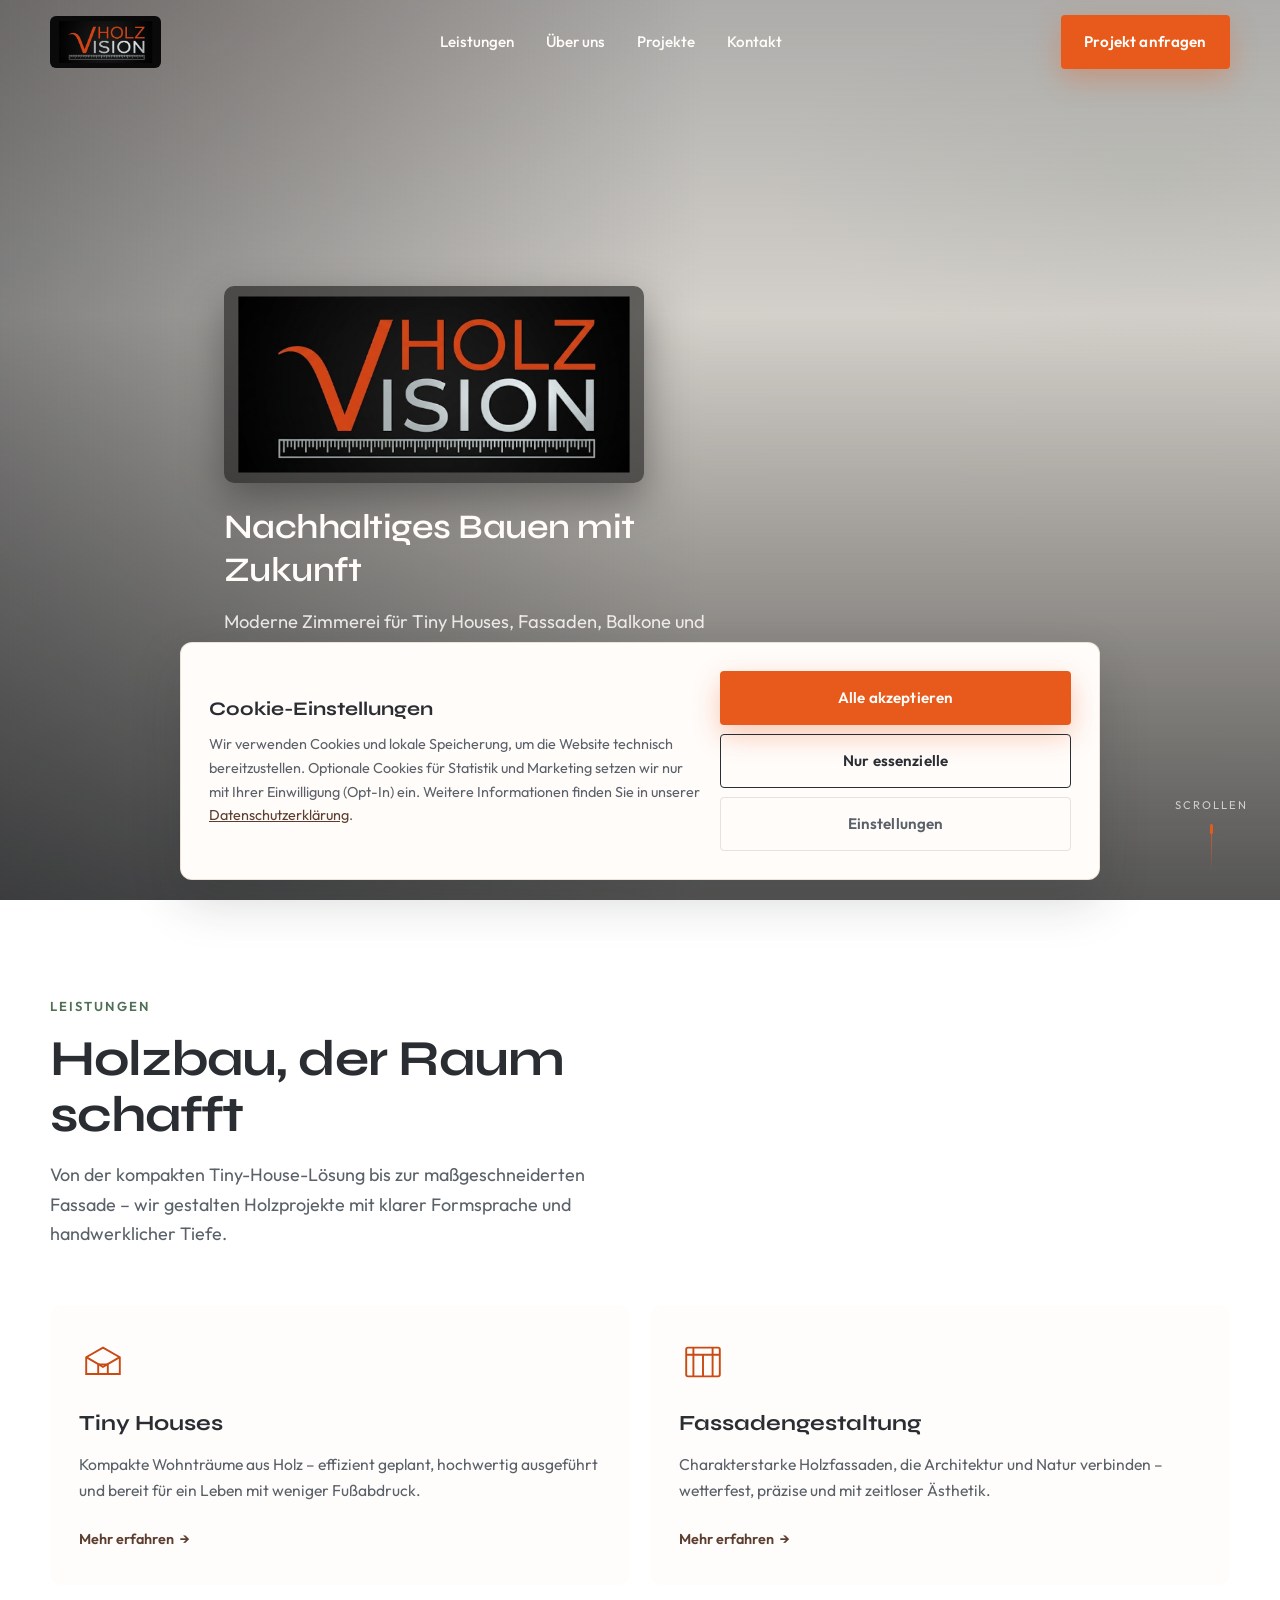
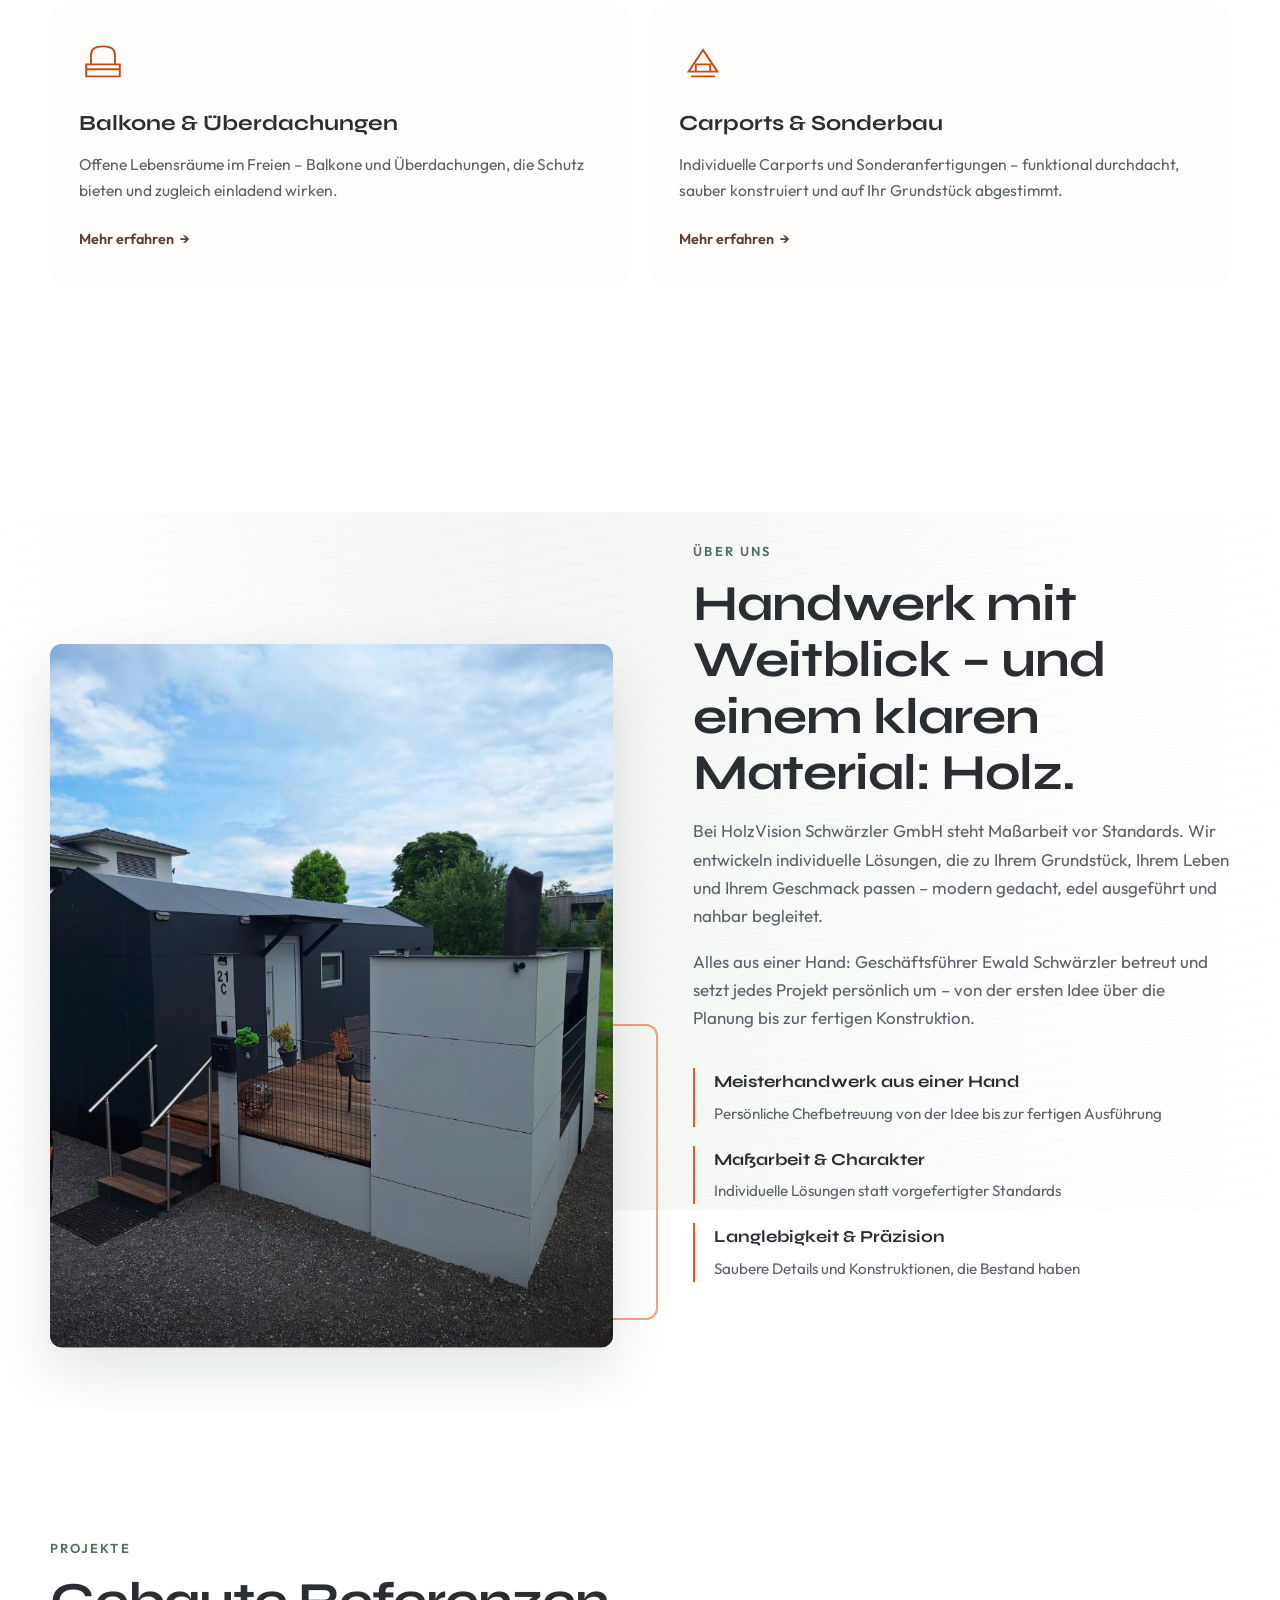
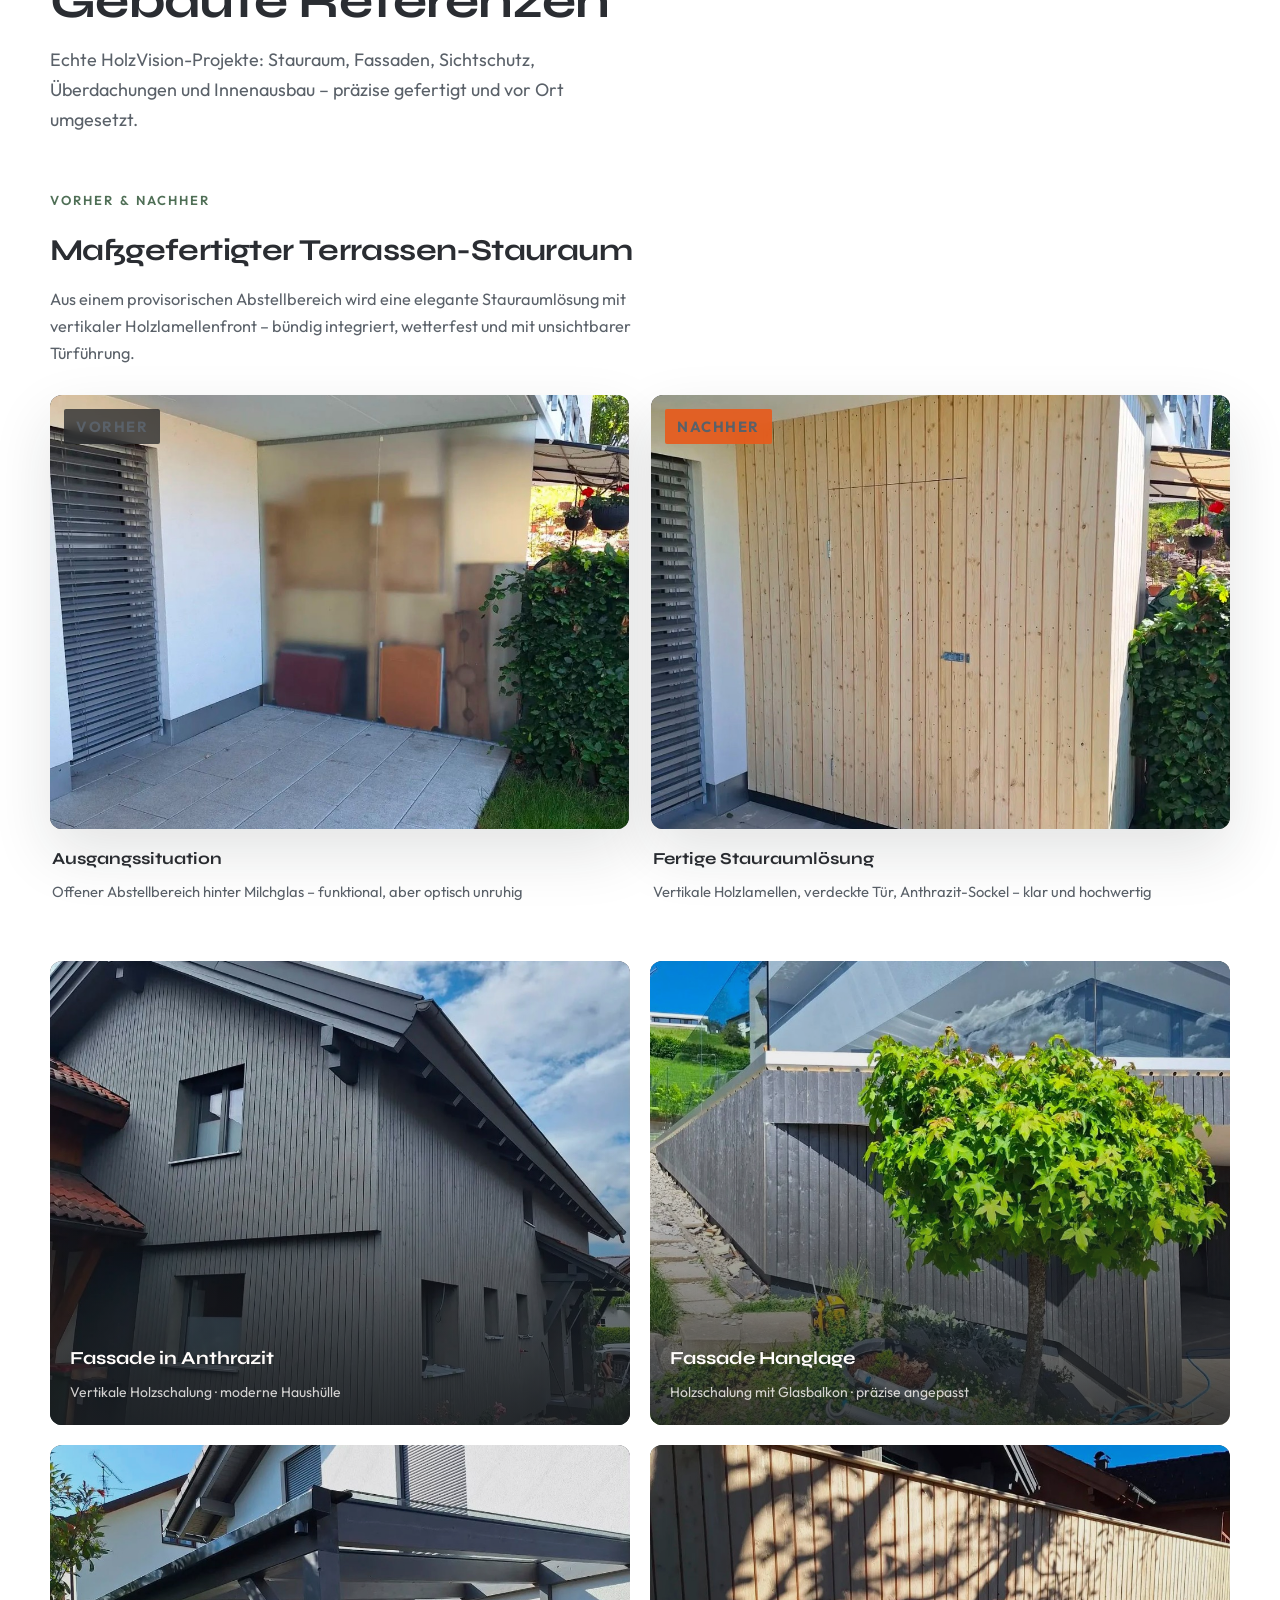
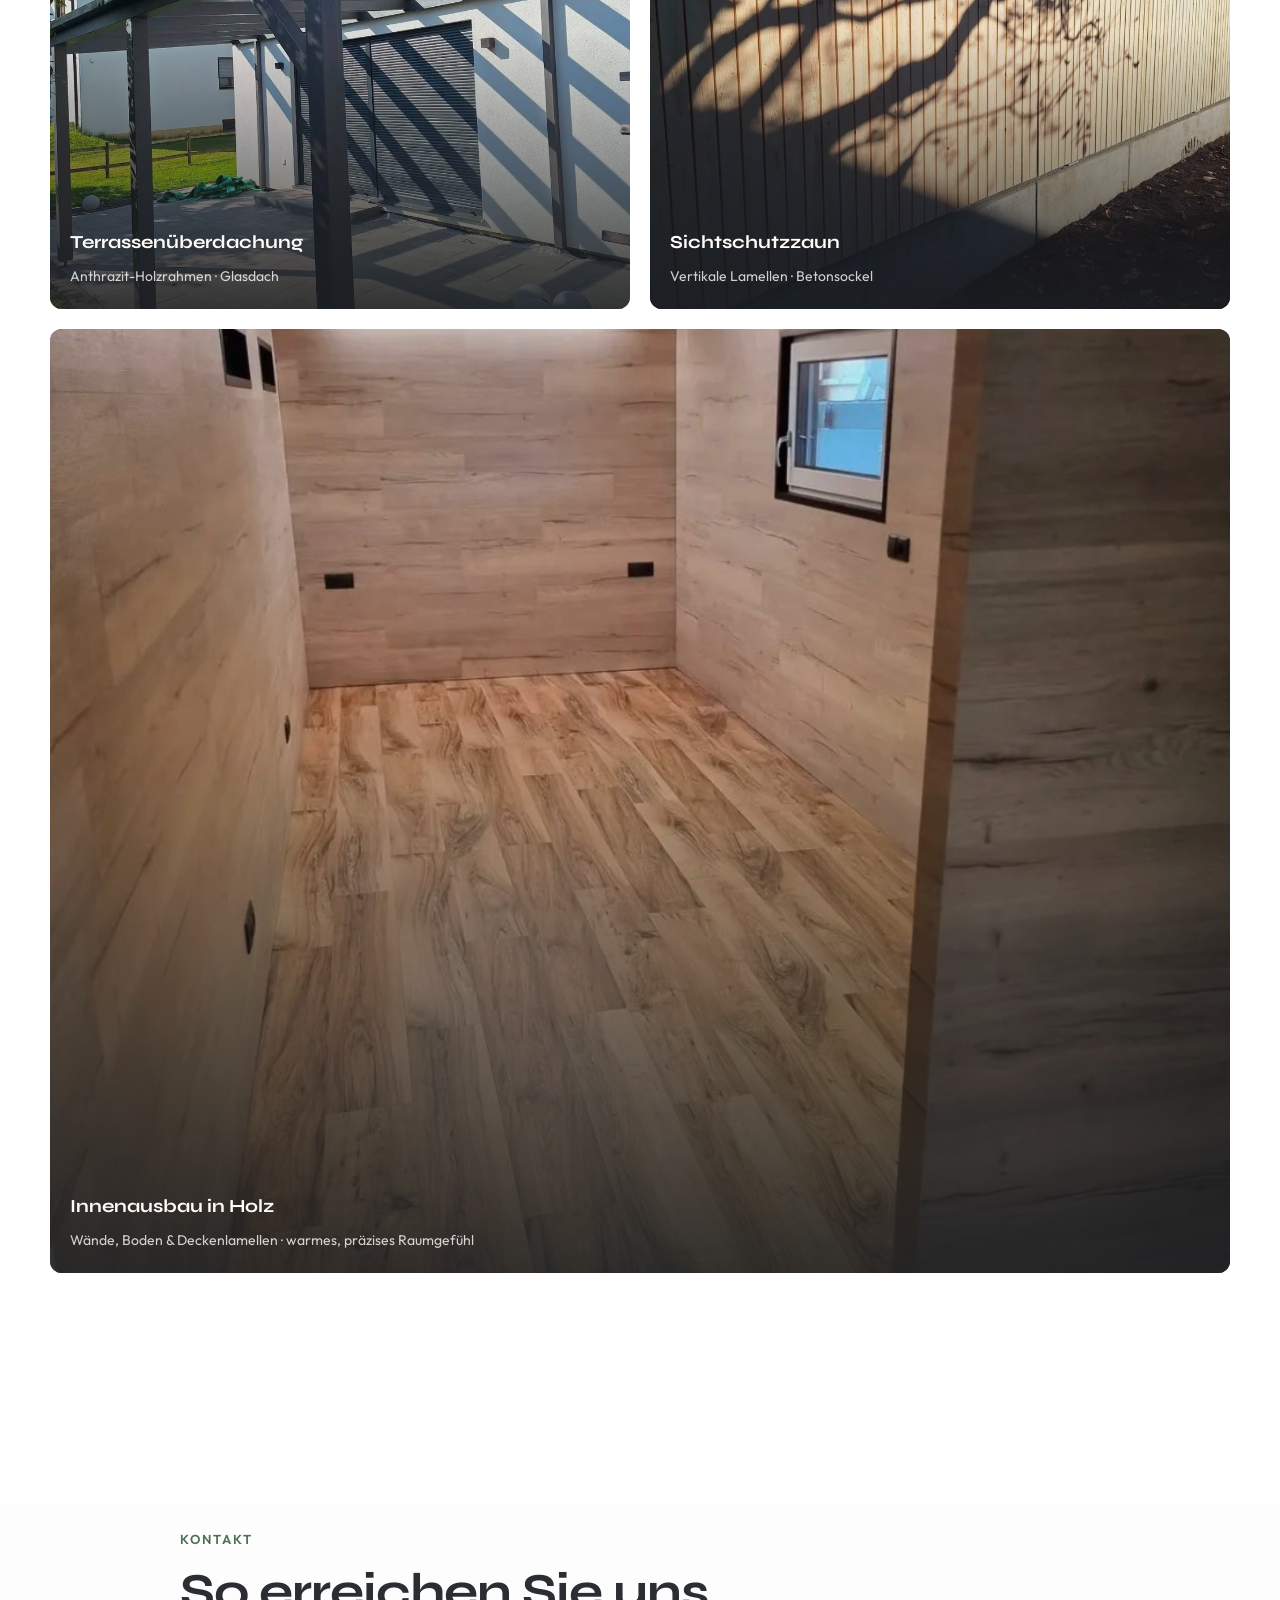
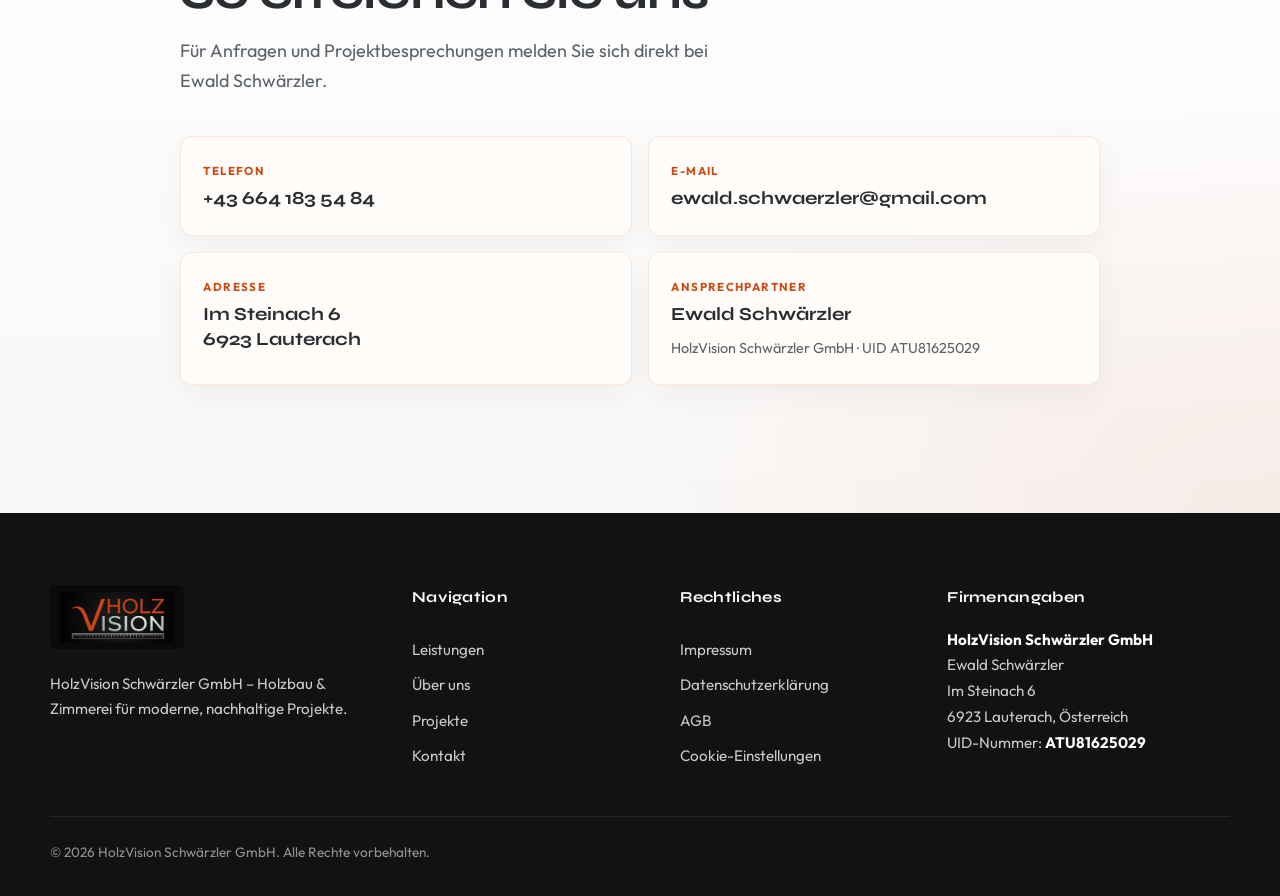
==== index.html @ b3343b4f "Erster Upload" ====
<!DOCTYPE html>
<html lang="de">
<head>
  <meta charset="UTF-8">
  <meta name="viewport" content="width=device-width, initial-scale=1.0">
  <meta name="description" content="HolzVision Schwärzler GmbH – Nachhaltiger Holzbau für Tiny Houses, Fassaden, Balkone, Überdachungen und Carports in Lauterach.">
  <meta name="theme-color" content="#121212">
  <title>HolzVision Schwärzler GmbH – Nachhaltiger Holzbau mit Zukunft</title>
  <link rel="stylesheet" href="css/fonts.css">
  <link rel="stylesheet" href="css/style.css">
  <link rel="preconnect" href="https://images.unsplash.com">
</head>
<body>

  <!-- Header -->
  <header id="site-header" class="header">
    <div class="container header__inner">
      <a href="#start" class="logo" aria-label="HolzVision Schwärzler GmbH – Startseite">
        <img class="logo__img" src="assets/holzvision-logo.png" alt="HolzVision" width="220" height="80" decoding="async">
      </a>

      <nav class="nav-desktop" aria-label="Hauptnavigation">
        <a href="#leistungen" class="nav-link">Leistungen</a>
        <a href="#ueber-uns" class="nav-link">Über uns</a>
        <a href="#projekte" class="nav-link">Projekte</a>
        <a href="#kontakt" class="nav-link">Kontakt</a>
      </nav>

      <a href="#kontakt" class="btn btn--accent header__cta">Projekt anfragen</a>

      <button id="menu-toggle" class="menu-toggle" aria-label="Menü öffnen" aria-expanded="false" aria-controls="mobile-nav">
        <span></span><span></span><span></span>
      </button>
    </div>
  </header>

  <nav id="mobile-nav" class="mobile-nav" aria-label="Mobile Navigation">
    <a href="#leistungen">Leistungen</a>
    <a href="#ueber-uns">Über uns</a>
    <a href="#projekte">Projekte</a>
    <a href="#kontakt">Kontakt</a>
    <a href="#kontakt" class="btn btn--accent">Projekt anfragen</a>
  </nav>

  <main>

    <!-- Hero -->
    <section id="start" class="hero">
      <div class="hero__media" data-parallax>
        <img
          src="https://images.unsplash.com/photo-1600585154340-be6161a56a0c?auto=format&fit=crop&w=2400&q=80"
          alt="Modernes Holzhaus in natürlicher Umgebung"
          class="hero__img"
          width="2400"
          height="1600"
          fetchpriority="high"
        >
        <div class="hero__veil" aria-hidden="true"></div>
      </div>

      <div class="container hero__content">
        <div class="hero__brand reveal">
          <img class="hero__brand-logo" src="assets/holzvision-logo.png" alt="HolzVision" width="420" height="150" fetchpriority="high">
        </div>
        <h1 class="hero__title reveal">Nachhaltiges Bauen mit Zukunft</h1>
        <p class="hero__sub reveal">
          Moderne Zimmerei für Tiny Houses, Fassaden, Balkone und individuelle Holzbau-Projekte – präzise gefertigt, langlebig gedacht.
        </p>
        <div class="hero__actions reveal">
          <a href="#kontakt" class="btn btn--accent btn--lg">
            Projekt anfragen
            <svg width="18" height="18" viewBox="0 0 24 24" fill="none" stroke="currentColor" stroke-width="2"><path d="M5 12h14M12 5l7 7-7 7"/></svg>
          </a>
          <a href="#projekte" class="btn btn--ghost-light btn--lg">Projekte entdecken</a>
        </div>
      </div>

      <div class="hero__scroll" aria-hidden="true">
        <span>Scrollen</span>
        <div class="hero__scroll-line"></div>
      </div>
    </section>

    <!-- Leistungen -->
    <section id="leistungen" class="section services">
      <div class="container">
        <div class="section__intro reveal">
          <p class="eyebrow">Leistungen</p>
          <h2 class="section__title">Holzbau, der Raum schafft</h2>
          <p class="section__lead">
            Von der kompakten Tiny-House-Lösung bis zur maßgeschneiderten Fassade – wir gestalten Holzprojekte mit klarer Formsprache und handwerklicher Tiefe.
          </p>
        </div>

        <div class="services__grid">
          <article class="service-card reveal" tabindex="0">
            <div class="service-card__icon" aria-hidden="true"><svg viewBox="0 0 40 40" fill="none"><path d="M6 30V16l14-8 14 8v14H6z" stroke="currentColor" stroke-width="1.6"/><path d="M16 30v-8h8v8" stroke="currentColor" stroke-width="1.6"/><path d="M6 16l14 8 14-8" stroke="currentColor" stroke-width="1.6"/></svg>
            </div>
            <h3 class="service-card__title">Tiny Houses</h3>
            <p class="service-card__text">Kompakte Wohnträume aus Holz – effizient geplant, hochwertig ausgeführt und bereit für ein Leben mit weniger Fußabdruck.</p>
            <span class="service-card__link">Mehr erfahren</span>
          </article>

          <article class="service-card reveal" tabindex="0">
            <div class="service-card__icon" aria-hidden="true"><svg viewBox="0 0 40 40" fill="none"><rect x="6" y="8" width="28" height="24" rx="1.5" stroke="currentColor" stroke-width="1.6"/><path d="M6 14h28M12 8v24M20 14v18M28 8v24" stroke="currentColor" stroke-width="1.6"/></svg>
            </div>
            <h3 class="service-card__title">Fassadengestaltung</h3>
            <p class="service-card__text">Charakterstarke Holzfassaden, die Architektur und Natur verbinden – wetterfest, präzise und mit zeitloser Ästhetik.</p>
            <span class="service-card__link">Mehr erfahren</span>
          </article>

          <article class="service-card reveal" tabindex="0">
            <div class="service-card__icon" aria-hidden="true"><svg viewBox="0 0 40 40" fill="none"><path d="M6 22h28v10H6V22z" stroke="currentColor" stroke-width="1.6"/><path d="M10 22V14c0-4 3-7 10-7s10 3 10 7v8" stroke="currentColor" stroke-width="1.6"/><path d="M6 26h28" stroke="currentColor" stroke-width="1.6"/></svg>
            </div>
            <h3 class="service-card__title">Balkone &amp; Überdachungen</h3>
            <p class="service-card__text">Offene Lebensräume im Freien – Balkone und Überdachungen, die Schutz bieten und zugleich einladend wirken.</p>
            <span class="service-card__link">Mehr erfahren</span>
          </article>

          <article class="service-card reveal" tabindex="0">
            <div class="service-card__icon" aria-hidden="true"><svg viewBox="0 0 40 40" fill="none"><path d="M8 28L20 10l12 18H8z" stroke="currentColor" stroke-width="1.6"/><path d="M14 28v-6h12v6M10 32h20" stroke="currentColor" stroke-width="1.6"/></svg>
            </div>
            <h3 class="service-card__title">Carports &amp; Sonderbau</h3>
            <p class="service-card__text">Individuelle Carports und Sonderanfertigungen – funktional durchdacht, sauber konstruiert und auf Ihr Grundstück abgestimmt.</p>
            <span class="service-card__link">Mehr erfahren</span>
          </article>
        </div>
      </div>
    </section>

    <!-- Über uns -->
    <section id="ueber-uns" class="section about">
      <div class="about__bg" aria-hidden="true"></div>
      <div class="container about__grid">
        <div class="about__visual reveal">
          <div class="about__image-wrap" data-parallax-slow>
            <img
              src="assets/projekte/ueber-uns.jpg"
              alt="Individueller Holzbau – modernes Tiny House aus Maßarbeit"
              width="1200"
              height="1600"
              loading="lazy"
            >
          </div>
          <div class="about__accent" aria-hidden="true"></div>
        </div>

        <div class="about__content">
          <p class="eyebrow reveal">Über uns</p>
          <h2 class="section__title reveal">Handwerk mit Weitblick – und einem klaren Material: Holz.</h2>
          <p class="about__text reveal">
            Bei HolzVision Schwärzler GmbH steht Maßarbeit vor Standards. Wir entwickeln individuelle Lösungen, die zu Ihrem Grundstück, Ihrem Leben und Ihrem Geschmack passen – modern gedacht, edel ausgeführt und nahbar begleitet.
          </p>
          <p class="about__text reveal">
            Alles aus einer Hand: Geschäftsführer Ewald Schwärzler betreut und setzt jedes Projekt persönlich um – von der ersten Idee über die Planung bis zur fertigen Konstruktion.
          </p>

          <ul class="about__values">
            <li class="reveal">
              <strong>Meisterhandwerk aus einer Hand</strong>
              <span>Persönliche Chefbetreuung von der Idee bis zur fertigen Ausführung</span>
            </li>
            <li class="reveal">
              <strong>Maßarbeit &amp; Charakter</strong>
              <span>Individuelle Lösungen statt vorgefertigter Standards</span>
            </li>
            <li class="reveal">
              <strong>Langlebigkeit &amp; Präzision</strong>
              <span>Saubere Details und Konstruktionen, die Bestand haben</span>
            </li>
          </ul>
        </div>
      </div>
    </section>

    <!-- Projekte / Galerie -->
    <section id="projekte" class="section projects">
      <div class="container">
        <div class="section__intro reveal">
          <p class="eyebrow">Projekte</p>
          <h2 class="section__title">Gebaute Referenzen</h2>
          <p class="section__lead">
            Echte HolzVision-Projekte: Stauraum, Fassaden, Sichtschutz, Überdachungen und Innenausbau – präzise gefertigt und vor Ort umgesetzt.
          </p>
        </div>

        <!-- Vorher / Nachher nebeneinander -->
        <article class="ba-compare reveal" aria-labelledby="ba-compare-title">
          <div class="ba-compare__intro">
            <p class="eyebrow">Vorher &amp; Nachher</p>
            <h3 id="ba-compare-title" class="ba-compare__title">Maßgefertigter Terrassen-Stauraum</h3>
            <p class="ba-compare__text">
              Aus einem provisorischen Abstellbereich wird eine elegante Stauraumlösung mit vertikaler Holzlamellenfront – bündig integriert, wetterfest und mit unsichtbarer Türführung.
            </p>
          </div>
          <div class="ba-compare__grid">
            <figure class="ba-compare__item">
              <div class="ba-compare__media">
                <img src="assets/projekte/01-vorher-stauraum.png" alt="Vorher: Terrasse mit provisorischem Abstellbereich hinter Milchglas" width="900" height="700" loading="lazy">
                <span class="ba-compare__badge">Vorher</span>
              </div>
              <figcaption>
                <strong>Ausgangssituation</strong>
                <span>Offener Abstellbereich hinter Milchglas – funktional, aber optisch unruhig</span>
              </figcaption>
            </figure>
            <figure class="ba-compare__item">
              <div class="ba-compare__media">
                <img src="assets/projekte/02-nachher-stauraum.png" alt="Nachher: Maßgefertigter Holzstauraum mit vertikalen Lamellen und verdeckter Tür" width="900" height="700" loading="lazy">
                <span class="ba-compare__badge ba-compare__badge--after">Nachher</span>
              </div>
              <figcaption>
                <strong>Fertige Stauraumlösung</strong>
                <span>Vertikale Holzlamellen, verdeckte Tür, Anthrazit-Sockel – klar und hochwertig</span>
              </figcaption>
            </figure>
          </div>
        </article>

        <div class="projects__grid">
          <figure class="project-item reveal">
            <img src="assets/projekte/03-fassade-anthrazit.png" alt="Wohnhaus mit vertikaler Holzfassade in Anthrazit" width="900" height="700" loading="lazy">
            <figcaption>
              <strong>Fassade in Anthrazit</strong>
              <span>Vertikale Holzschalung · moderne Haushülle</span>
            </figcaption>
          </figure>
          <figure class="project-item reveal">
            <img src="assets/projekte/06-fassade-hanglage.png" alt="Anthrazit-Holzfassade an Hanglage mit Glasbalkon" width="900" height="700" loading="lazy">
            <figcaption>
              <strong>Fassade Hanglage</strong>
              <span>Holzschalung mit Glasbalkon · präzise angepasst</span>
            </figcaption>
          </figure>
          <figure class="project-item reveal">
            <img src="assets/projekte/05-terrassenueberdachung.png" alt="Moderne Terrassenüberdachung in Anthrazit mit Glasdach" width="900" height="700" loading="lazy">
            <figcaption>
              <strong>Terrassenüberdachung</strong>
              <span>Anthrazit-Holzrahmen · Glasdach</span>
            </figcaption>
          </figure>
          <figure class="project-item reveal">
            <img src="assets/projekte/04-sichtschutzzaun.png" alt="Moderner Sichtschutzzaun aus vertikalen Holzlamellen auf Betonsockel" width="900" height="700" loading="lazy">
            <figcaption>
              <strong>Sichtschutzzaun</strong>
              <span>Vertikale Lamellen · Betonsockel</span>
            </figcaption>
          </figure>
          <figure class="project-item reveal project-item--wide">
            <img src="assets/projekte/07-innenausbau-holz.png" alt="Innenausbau mit Holzwänden, Holzboden und gewölbter Deckenlamelle" width="1200" height="700" loading="lazy">
            <figcaption>
              <strong>Innenausbau in Holz</strong>
              <span>Wände, Boden &amp; Deckenlamellen · warmes, präzises Raumgefühl</span>
            </figcaption>
          </figure>
        </div>
      </div>
    </section>

    <!-- Kontakt -->
    <section id="kontakt" class="section contact">
      <div class="container contact__simple">
        <div class="section__intro reveal">
          <p class="eyebrow">Kontakt</p>
          <h2 class="section__title">So erreichen Sie uns</h2>
          <p class="section__lead">
            Für Anfragen und Projektbesprechungen melden Sie sich direkt bei Ewald Schwärzler.
          </p>
        </div>

        <div class="contact__cards reveal">
          <a class="contact__card" href="tel:+436641835484">
            <span class="contact__card-label">Telefon</span>
            <strong>+43 664 183 54 84</strong>
          </a>
          <a class="contact__card" href="mailto:ewald.schwaerzler@gmail.com">
            <span class="contact__card-label">E-Mail</span>
            <strong>ewald.schwaerzler@gmail.com</strong>
          </a>
          <div class="contact__card contact__card--static">
            <span class="contact__card-label">Adresse</span>
            <strong>Im Steinach 6<br>6923 Lauterach</strong>
          </div>
          <div class="contact__card contact__card--static">
            <span class="contact__card-label">Ansprechpartner</span>
            <strong>Ewald Schwärzler</strong>
            <span class="contact__card-meta">HolzVision Schwärzler GmbH · UID ATU81625029</span>
          </div>
        </div>
      </div>
    </section>

  </main>

  <!-- Footer -->
  <footer class="footer">
    <div class="container footer__grid">
      <div class="footer__brand">
        <a href="#start" class="logo logo--footer">
          <img class="logo__img" src="assets/holzvision-logo.png" alt="HolzVision" width="220" height="80" loading="lazy">
        </a>
        <p>HolzVision Schwärzler GmbH – Holzbau &amp; Zimmerei für moderne, nachhaltige Projekte.</p>
      </div>

      <div class="footer__nav">
        <h3>Navigation</h3>
        <a href="#leistungen">Leistungen</a>
        <a href="#ueber-uns">Über uns</a>
        <a href="#projekte">Projekte</a>
        <a href="#kontakt">Kontakt</a>
      </div>

      <div class="footer__legal">
        <h3>Rechtliches</h3>
        <a href="impressum.html">Impressum</a>
        <a href="datenschutz.html">Datenschutzerklärung</a>
        <a href="agb.html">AGB</a>
        <a href="#" data-cookie-settings>Cookie-Einstellungen</a>
      </div>

      <div class="footer__company">
        <h3>Firmenangaben</h3>
        <p>
          <strong>HolzVision Schwärzler GmbH</strong><br>
          Ewald Schwärzler<br>
          Im Steinach 6<br>
          6923 Lauterach, Österreich<br>
          UID-Nummer: <strong>ATU81625029</strong>
        </p>
      </div>
    </div>
    <div class="container footer__bottom">
      <p>&copy; <span id="year"></span> HolzVision Schwärzler GmbH. Alle Rechte vorbehalten.</p>
    </div>
  </footer>

  <script src="js/cookies.js" defer></script>
  <script src="js/main.js" defer></script>
</body>
</html>
---- css/fonts.css ----
/* HolzVision – Typografie via Google Fonts (Syne + Outfit) */
@import url('https://fonts.googleapis.com/css2?family=Outfit:wght@300;400;500;600;700&family=Syne:wght@500;600;700;800&display=swap');
---- css/style.css ----
/* =========================================================
   HolzVision – Design System
   Warm oak / walnut · anthracite · sage accents
   ========================================================= */

:root {
  --brand: #E85A1B;
  --brand-deep: #C94A12;
  --oak: #E85A1B;
  --oak-deep: #C94A12;
  --walnut: #5C3D2E;
  --anthracite: #2A2D32;
  --charcoal: #121212;
  --silver: #C8CDD2;
  --sage: #6B8F71;
  --sage-deep: #4F6F56;
  --sand: #E8DFD2;
  --mist: #F3EEE6;
  --paper: #FAF7F2;
  --white: #FFFCFA;
  --text: #2A2D32;
  --text-soft: #5A6169;
  --line: rgba(42, 45, 50, 0.12);
  --shadow: 0 24px 60px rgba(28, 31, 35, 0.12);
  --radius: 4px;
  --radius-lg: 12px;
  --font-display: "Syne", sans-serif;
  --font-body: "Outfit", sans-serif;
  --container: 1180px;
  --header-h: 84px;
  --ease: cubic-bezier(0.22, 1, 0.36, 1);
  --ease-out: cubic-bezier(0.16, 1, 0.3, 1);
}

*,
*::before,
*::after {
  box-sizing: border-box;
  margin: 0;
  padding: 0;
}

html {
  scroll-behavior: smooth;
  scroll-padding-top: var(--header-h);
}

body {
  font-family: var(--font-body);
  font-weight: 400;
  font-size: 1.0625rem;
  line-height: 1.65;
  color: var(--text);
  background:
    radial-gradient(ellipse 80% 50% at 10% 0%, rgba(232, 90, 27, 0.08), transparent 55%),
    radial-gradient(ellipse 60% 40% at 90% 20%, rgba(107, 143, 113, 0.08), transparent 50%),
    linear-gradient(180deg, var(--paper) 0%, var(--mist) 40%, var(--sand) 100%);
  background-attachment: fixed;
  min-height: 100vh;
  overflow-x: hidden;
  -webkit-font-smoothing: antialiased;
}

main,
.footer {
  position: relative;
  z-index: 2;
}

img {
  max-width: 100%;
  display: block;
}

a {
  color: inherit;
  text-decoration: none;
}

button,
input,
select,
textarea {
  font: inherit;
  color: inherit;
}

ul {
  list-style: none;
}

.container {
  width: min(100% - 2.5rem, var(--container));
  margin-inline: auto;
}

/* ---------- Typography ---------- */

.eyebrow {
  font-family: var(--font-body);
  font-size: 0.8125rem;
  font-weight: 600;
  letter-spacing: 0.16em;
  text-transform: uppercase;
  color: var(--sage-deep);
  margin-bottom: 0.85rem;
}

.section__title {
  font-family: var(--font-display);
  font-weight: 700;
  font-size: clamp(2rem, 4vw, 3.15rem);
  line-height: 1.12;
  letter-spacing: -0.02em;
  color: var(--anthracite);
  margin-bottom: 1rem;
}

.section__lead {
  font-size: 1.125rem;
  color: var(--text-soft);
  max-width: 36rem;
}

.section__intro {
  margin-bottom: 3.5rem;
  max-width: 40rem;
}

.section {
  padding: clamp(5rem, 10vw, 8rem) 0;
  position: relative;
}

/* ---------- Buttons ---------- */

.btn {
  display: inline-flex;
  align-items: center;
  justify-content: center;
  gap: 0.55rem;
  padding: 0.85rem 1.4rem;
  border-radius: var(--radius);
  border: 1.5px solid transparent;
  font-weight: 600;
  font-size: 0.95rem;
  letter-spacing: 0.01em;
  cursor: pointer;
  transition: transform 0.35s var(--ease), background 0.3s ease, border-color 0.3s ease, color 0.3s ease, box-shadow 0.35s var(--ease);
  white-space: nowrap;
}

.btn--lg {
  padding: 1.05rem 1.7rem;
  font-size: 1rem;
}

.btn--block {
  width: 100%;
}

.btn--accent {
  background: var(--brand);
  color: var(--white);
  box-shadow: 0 10px 28px rgba(232, 90, 27, 0.32);
}

.btn--accent:hover {
  background: var(--brand-deep);
  transform: translateY(-2px);
  box-shadow: 0 14px 34px rgba(232, 90, 27, 0.4);
}

.btn--ghost-light {
  background: rgba(255, 252, 250, 0.12);
  border-color: rgba(255, 252, 250, 0.45);
  color: var(--white);
  backdrop-filter: blur(8px);
}

.btn--ghost-light:hover {
  background: rgba(255, 252, 250, 0.22);
  transform: translateY(-2px);
}

.btn--outline {
  background: transparent;
  border-color: var(--anthracite);
  color: var(--anthracite);
}

.btn--outline:hover {
  background: var(--anthracite);
  color: var(--white);
}

.btn--ghost {
  background: transparent;
  color: var(--text-soft);
  border-color: var(--line);
}

.btn--ghost:hover {
  color: var(--anthracite);
  border-color: var(--anthracite);
}

/* ---------- Header ---------- */

.header {
  position: fixed;
  inset: 0 0 auto 0;
  z-index: 100;
  height: var(--header-h);
  transition: background 0.4s var(--ease), box-shadow 0.4s var(--ease), backdrop-filter 0.4s ease;
}

.header--scrolled {
  background: rgba(250, 247, 242, 0.88);
  backdrop-filter: blur(16px) saturate(1.2);
  box-shadow: 0 1px 0 var(--line), 0 12px 40px rgba(28, 31, 35, 0.06);
}

.header__inner {
  height: 100%;
  display: flex;
  align-items: center;
  justify-content: space-between;
  gap: 1.5rem;
}

.logo {
  display: inline-flex;
  align-items: center;
  gap: 0.65rem;
  z-index: 2;
}

.logo__img {
  display: block;
  height: 52px;
  width: auto;
  max-width: min(230px, 48vw);
  object-fit: contain;
  background: #0a0a0a;
  border-radius: 6px;
  padding: 0.3rem 0.55rem;
  transition: transform 0.35s var(--ease), box-shadow 0.35s ease;
}

.logo:hover .logo__img {
  transform: scale(1.03);
  box-shadow: 0 6px 20px rgba(0, 0, 0, 0.25);
}

.logo--footer .logo__img {
  height: 64px;
  padding: 0.4rem 0.65rem;
}

.header:not(.header--scrolled) .nav-link {
  color: var(--white);
}

.header:not(.header--scrolled) .menu-toggle span {
  background: var(--white);
}

.nav-desktop {
  display: none;
  align-items: center;
  gap: 2rem;
}

.nav-link {
  font-size: 0.95rem;
  font-weight: 500;
  color: var(--text-soft);
  position: relative;
  transition: color 0.25s ease;
}

.nav-link::after {
  content: "";
  position: absolute;
  left: 0;
  bottom: -0.35rem;
  width: 100%;
  height: 1.5px;
  background: var(--oak);
  transform: scaleX(0);
  transform-origin: left;
  transition: transform 0.35s var(--ease);
}

.nav-link:hover,
.nav-link.is-active {
  color: var(--anthracite);
}

.header:not(.header--scrolled) .nav-link:hover,
.header:not(.header--scrolled) .nav-link.is-active {
  color: var(--white);
}

.nav-link:hover::after,
.nav-link.is-active::after {
  transform: scaleX(1);
}

.header__cta {
  display: none;
}

.menu-toggle {
  width: 2.5rem;
  height: 2.5rem;
  border: none;
  background: transparent;
  display: grid;
  place-items: center;
  gap: 5px;
  cursor: pointer;
  z-index: 2;
}

.menu-toggle span {
  display: block;
  width: 22px;
  height: 2px;
  background: var(--anthracite);
  transition: transform 0.35s var(--ease), opacity 0.25s ease;
  transform-origin: center;
}

.menu-toggle[aria-expanded="true"] span:nth-child(1) {
  transform: translateY(7px) rotate(45deg);
}

.menu-toggle[aria-expanded="true"] span:nth-child(2) {
  opacity: 0;
}

.menu-toggle[aria-expanded="true"] span:nth-child(3) {
  transform: translateY(-7px) rotate(-45deg);
}

.mobile-nav {
  position: fixed;
  inset: 0;
  z-index: 90;
  background:
    linear-gradient(160deg, var(--charcoal) 0%, var(--walnut) 55%, var(--anthracite) 100%);
  display: flex;
  flex-direction: column;
  justify-content: center;
  align-items: flex-start;
  gap: 1.5rem;
  padding: 6rem 2.5rem;
  transform: translateX(100%);
  transition: transform 0.5s var(--ease);
}

.mobile-nav.is-open {
  transform: translateX(0);
}

.mobile-nav a {
  font-family: var(--font-display);
  font-size: 1.75rem;
  font-weight: 600;
  color: var(--white);
}

.mobile-nav .btn {
  margin-top: 1rem;
}

@media (min-width: 900px) {
  .nav-desktop {
    display: flex;
  }

  .header__cta {
    display: inline-flex;
  }

  .menu-toggle {
    display: none;
  }
}

/* ---------- Hero ---------- */

.hero {
  position: relative;
  z-index: 2;
  min-height: 100vh;
  min-height: 100svh;
  display: flex;
  align-items: flex-end;
  overflow: hidden;
  color: var(--white);
}

.hero .hero__scroll-line {
  position: relative;
}

.hero .hero__scroll-line::after {
  content: "";
  position: absolute;
  top: 0;
  left: 50%;
  width: 3px;
  height: 10px;
  margin-left: -1.5px;
  border-radius: 999px;
  background: var(--brand);
  animation: scrollDot 2s ease-in-out infinite;
}

@keyframes scrollDot {
  0% { top: 0; opacity: 1; }
  100% { top: 38px; opacity: 0; }
}

.hero__media {
  position: absolute;
  inset: 0;
  z-index: 0;
  will-change: transform;
}

.hero__img {
  width: 100%;
  height: 100%;
  object-fit: cover;
  object-position: center 40%;
  transform: scale(1.08);
  animation: heroZoom 18s var(--ease) infinite alternate;
}

@keyframes heroZoom {
  from { transform: scale(1.05); }
  to { transform: scale(1.12); }
}

.hero__veil {
  position: absolute;
  inset: 0;
  background:
    linear-gradient(180deg, rgba(28, 31, 35, 0.35) 0%, rgba(28, 31, 35, 0.15) 35%, rgba(28, 31, 35, 0.72) 100%),
    linear-gradient(90deg, rgba(28, 31, 35, 0.45) 0%, transparent 55%);
}

.hero__content {
  position: relative;
  z-index: 2;
  padding-bottom: clamp(5.5rem, 12vh, 8rem);
  padding-top: calc(var(--header-h) + 2rem);
  max-width: 52rem;
}

.hero__brand {
  margin-bottom: 1.35rem;
}

.hero__brand-logo {
  display: block;
  width: min(420px, 78vw);
  height: auto;
  background: rgba(10, 10, 10, 0.55);
  border-radius: 10px;
  padding: 0.65rem 0.9rem;
  backdrop-filter: blur(6px);
  box-shadow: 0 16px 40px rgba(0, 0, 0, 0.35);
}

.hero__title {
  font-family: var(--font-display);
  font-weight: 600;
  font-size: clamp(1.45rem, 3.2vw, 2.15rem);
  line-height: 1.25;
  letter-spacing: -0.015em;
  max-width: 18ch;
  margin-bottom: 1rem;
  color: var(--white);
}

.hero__sub {
  font-size: clamp(1rem, 1.8vw, 1.15rem);
  color: rgba(255, 252, 250, 0.86);
  max-width: 34rem;
  margin-bottom: 2rem;
}

.hero__actions {
  display: flex;
  flex-wrap: wrap;
  gap: 0.85rem;
}

.hero__scroll {
  position: absolute;
  bottom: 1.75rem;
  right: 2rem;
  z-index: 2;
  display: none;
  flex-direction: column;
  align-items: center;
  gap: 0.6rem;
  color: rgba(255, 252, 250, 0.7);
  font-size: 0.7rem;
  letter-spacing: 0.18em;
  text-transform: uppercase;
}

.hero__scroll-line {
  width: 1px;
  height: 48px;
  background: linear-gradient(to bottom, var(--oak), transparent);
  animation: scrollPulse 2s ease-in-out infinite;
}

@keyframes scrollPulse {
  0%, 100% { opacity: 0.35; transform: scaleY(0.7); transform-origin: top; }
  50% { opacity: 1; transform: scaleY(1); }
}

@media (min-width: 768px) {
  .hero__scroll {
    display: flex;
  }
}

/* ---------- Services ---------- */

.services {
  padding-top: clamp(4rem, 8vw, 6rem);
}

.services__grid {
  display: grid;
  grid-template-columns: 1fr;
  gap: 1.25rem;
}

@media (min-width: 700px) {
  .services__grid {
    grid-template-columns: repeat(2, 1fr);
  }
}

.service-card {
  position: relative;
  padding: 2rem 1.75rem;
  background: rgba(255, 252, 250, 0.55);
  border: 1px solid transparent;
  border-radius: var(--radius-lg);
  overflow: hidden;
  cursor: default;
  transition: transform 0.45s var(--ease), background 0.35s ease, border-color 0.35s ease, box-shadow 0.45s var(--ease);
}

.service-card::before {
  content: "";
  position: absolute;
  inset: 0;
  background: linear-gradient(145deg, rgba(184, 149, 107, 0.12), transparent 55%);
  opacity: 0;
  transition: opacity 0.4s ease;
}

.service-card:hover,
.service-card:focus-visible {
  transform: translateY(-6px);
  background: var(--white);
  border-color: rgba(184, 149, 107, 0.35);
  box-shadow: var(--shadow);
  outline: none;
}

.service-card:hover::before,
.service-card:focus-visible::before {
  opacity: 1;
}

.service-card__icon {
  position: relative;
  width: 3rem;
  height: 3rem;
  margin-bottom: 1.25rem;
  color: var(--brand-deep);
  display: grid;
  place-items: center;
  transition: transform 0.5s var(--ease), color 0.3s ease;
}

.service-card__icon svg {
  width: 100%;
  height: 100%;
}

.service-card__orbit {
  display: none;
}

.service-card:hover .service-card__icon {
  transform: translateY(-4px);
  color: var(--brand);
}

.service-card__title {
  font-family: var(--font-display);
  font-size: 1.35rem;
  font-weight: 700;
  margin-bottom: 0.65rem;
  position: relative;
}

.service-card__text {
  color: var(--text-soft);
  font-size: 0.98rem;
  margin-bottom: 1.25rem;
  position: relative;
}

.service-card__link {
  font-weight: 600;
  font-size: 0.9rem;
  color: var(--walnut);
  position: relative;
  display: inline-flex;
  align-items: center;
  gap: 0.35rem;
}

.service-card__link::after {
  content: "→";
  transition: transform 0.3s var(--ease);
}

.service-card:hover .service-card__link::after {
  transform: translateX(4px);
}

/* ---------- About ---------- */

.about {
  overflow: hidden;
}

.about__bg {
  position: absolute;
  inset: 10% 0 auto 0;
  height: 70%;
  background:
    linear-gradient(90deg, transparent, rgba(107, 143, 113, 0.08) 40%, transparent),
    repeating-linear-gradient(
      -12deg,
      transparent,
      transparent 18px,
      rgba(184, 149, 107, 0.04) 18px,
      rgba(184, 149, 107, 0.04) 19px
    );
  pointer-events: none;
}

.about__grid {
  display: grid;
  gap: 3.5rem;
  align-items: center;
}

@media (min-width: 900px) {
  .about__grid {
    grid-template-columns: 1.05fr 1fr;
    gap: 5rem;
  }
}

.about__visual {
  position: relative;
}

.about__image-wrap {
  border-radius: var(--radius-lg);
  overflow: hidden;
  aspect-ratio: 4 / 5;
  box-shadow: var(--shadow);
}

.about__image-wrap img {
  width: 100%;
  height: 100%;
  object-fit: cover;
  object-position: center center;
  transition: transform 1.2s var(--ease);
}

.about__visual:hover .about__image-wrap img {
  transform: scale(1.04);
}

.about__accent {
  position: absolute;
  width: 42%;
  height: 42%;
  right: -8%;
  bottom: -8%;
  border: 2px solid var(--oak);
  border-radius: var(--radius-lg);
  z-index: -1;
  opacity: 0.55;
}

.about__text {
  color: var(--text-soft);
  margin-bottom: 1.15rem;
}

.about__values {
  margin-top: 2.25rem;
  display: grid;
  gap: 1.15rem;
}

.about__values li {
  padding-left: 1.15rem;
  border-left: 2px solid var(--oak);
}

.about__values strong {
  display: block;
  font-family: var(--font-display);
  font-size: 1.05rem;
  margin-bottom: 0.2rem;
}

.about__values span {
  color: var(--text-soft);
  font-size: 0.95rem;
}

/* ---------- Projects ---------- */

.ba-compare {
  margin-bottom: 3.5rem;
}

.ba-compare__intro {
  max-width: 40rem;
  margin-bottom: 1.75rem;
}

.ba-compare__title {
  font-family: var(--font-display);
  font-size: clamp(1.45rem, 2.5vw, 1.9rem);
  font-weight: 700;
  letter-spacing: -0.02em;
  margin-bottom: 0.65rem;
  color: var(--anthracite);
}

.ba-compare__text {
  color: var(--text-soft);
  font-size: 1.02rem;
}

.ba-compare__grid {
  display: grid;
  grid-template-columns: 1fr;
  gap: 1.15rem;
}

@media (min-width: 760px) {
  .ba-compare__grid {
    grid-template-columns: 1fr 1fr;
    gap: 1.35rem;
  }
}

.ba-compare__item {
  margin: 0;
}

.ba-compare__media {
  position: relative;
  border-radius: var(--radius-lg);
  overflow: hidden;
  aspect-ratio: 4 / 3;
  background: var(--anthracite);
  box-shadow: var(--shadow);
}

.ba-compare__media img {
  width: 100%;
  height: 100%;
  object-fit: cover;
  transition: transform 0.8s var(--ease);
}

.ba-compare__item:hover .ba-compare__media img {
  transform: scale(1.04);
}

.ba-compare__badge {
  position: absolute;
  top: 0.9rem;
  left: 0.9rem;
  z-index: 2;
  padding: 0.35rem 0.75rem;
  background: rgba(28, 31, 35, 0.72);
  color: var(--white);
  font-size: 0.72rem;
  font-weight: 700;
  letter-spacing: 0.1em;
  text-transform: uppercase;
  border-radius: 2px;
  backdrop-filter: blur(6px);
}

.ba-compare__badge--after {
  background: rgba(232, 90, 27, 0.9);
}

.ba-compare__item figcaption {
  padding: 1rem 0.15rem 0;
}

.ba-compare__item strong {
  display: block;
  font-family: var(--font-display);
  font-size: 1.05rem;
  margin-bottom: 0.25rem;
}

.ba-compare__item span {
  font-size: 0.92rem;
  color: var(--text-soft);
}

.projects__grid {
  display: grid;
  grid-template-columns: 1fr;
  gap: 1.25rem;
}

@media (min-width: 640px) {
  .projects__grid {
    grid-template-columns: repeat(2, 1fr);
  }

  .project-item--wide {
    grid-column: 1 / -1;
    aspect-ratio: 21 / 9;
  }
}

.project-item {
  position: relative;
  border-radius: var(--radius-lg);
  overflow: hidden;
  aspect-ratio: 5 / 4;
  background: var(--anthracite);
}

.project-item img {
  width: 100%;
  height: 100%;
  object-fit: cover;
  transition: transform 0.9s var(--ease), opacity 0.4s ease;
  opacity: 0.92;
}

.project-item::after {
  content: "";
  position: absolute;
  inset: 0;
  background: linear-gradient(180deg, transparent 40%, rgba(28, 31, 35, 0.85) 100%);
  pointer-events: none;
}

.project-item figcaption {
  position: absolute;
  left: 1.25rem;
  right: 1.25rem;
  bottom: 1.25rem;
  z-index: 2;
  color: var(--white);
}

.project-item strong {
  display: block;
  font-family: var(--font-display);
  font-size: 1.15rem;
  margin-bottom: 0.2rem;
}

.project-item span {
  font-size: 0.875rem;
  opacity: 0.8;
}

.project-item:hover img {
  transform: scale(1.06);
  opacity: 1;
}

/* ---------- Contact ---------- */

.contact {
  background:
    linear-gradient(180deg, transparent, rgba(92, 61, 46, 0.04)),
    radial-gradient(ellipse 50% 60% at 100% 100%, rgba(232, 90, 27, 0.08), transparent);
}

.contact__simple {
  max-width: 920px;
}

.contact__simple .section__intro {
  margin-bottom: 2.5rem;
}

.contact__cards {
  display: grid;
  grid-template-columns: 1fr;
  gap: 1rem;
}

@media (min-width: 640px) {
  .contact__cards {
    grid-template-columns: 1fr 1fr;
  }
}

.contact__card {
  display: flex;
  flex-direction: column;
  gap: 0.4rem;
  padding: 1.5rem 1.4rem;
  background: var(--white);
  border: 1px solid rgba(232, 90, 27, 0.14);
  border-radius: var(--radius-lg);
  box-shadow: 0 10px 30px rgba(28, 31, 35, 0.05);
  transition: transform 0.35s var(--ease), border-color 0.3s ease, box-shadow 0.35s var(--ease);
}

a.contact__card:hover {
  transform: translateY(-3px);
  border-color: rgba(232, 90, 27, 0.4);
  box-shadow: var(--shadow);
}

.contact__card-label {
  font-size: 0.72rem;
  font-weight: 700;
  letter-spacing: 0.12em;
  text-transform: uppercase;
  color: var(--brand-deep);
}

.contact__card strong {
  font-family: var(--font-display);
  font-size: 1.15rem;
  font-weight: 700;
  line-height: 1.35;
  color: var(--anthracite);
}

.contact__card-meta {
  font-size: 0.9rem;
  color: var(--text-soft);
  margin-top: 0.2rem;
}

/* ---------- Footer ---------- */

.footer {
  background: var(--charcoal);
  color: rgba(255, 252, 250, 0.78);
  padding: 4.5rem 0 2rem;
}

.footer__grid {
  display: grid;
  gap: 2.5rem;
  margin-bottom: 3rem;
}

@media (min-width: 700px) {
  .footer__grid {
    grid-template-columns: 1.4fr 1fr 1fr 1.2fr;
    gap: 2rem;
  }
}

.footer h3 {
  font-family: var(--font-display);
  font-size: 0.95rem;
  font-weight: 700;
  color: var(--white);
  margin-bottom: 1rem;
  letter-spacing: 0.02em;
}

.footer__brand p {
  margin-top: 0.85rem;
  max-width: 22rem;
  font-size: 0.95rem;
}

.footer__nav,
.footer__legal {
  display: flex;
  flex-direction: column;
  gap: 0.65rem;
}

.footer__nav a,
.footer__legal a {
  font-size: 0.95rem;
  transition: color 0.25s ease;
}

.footer__nav a:hover,
.footer__legal a:hover {
  color: var(--oak);
}

.footer__company p {
  font-size: 0.95rem;
  line-height: 1.7;
}

.footer__company strong {
  color: var(--white);
}

.footer__bottom {
  border-top: 1px solid rgba(255, 252, 250, 0.1);
  padding-top: 1.5rem;
  font-size: 0.85rem;
  opacity: 0.7;
}

/* ---------- Reveal animations ---------- */

.reveal {
  opacity: 0;
  transform: translateY(32px) scale(0.98);
  filter: blur(4px);
  transition:
    opacity 0.85s var(--ease-out),
    transform 0.85s var(--ease-out),
    filter 0.85s var(--ease-out);
}

.reveal.is-visible {
  opacity: 1;
  transform: translateY(0) scale(1);
  filter: blur(0);
}

.services__grid .reveal:nth-child(2) { transition-delay: 0.08s; }
.services__grid .reveal:nth-child(3) { transition-delay: 0.16s; }
.services__grid .reveal:nth-child(4) { transition-delay: 0.24s; }

.projects__grid .reveal:nth-child(2) { transition-delay: 0.08s; }
.projects__grid .reveal:nth-child(3) { transition-delay: 0.16s; }
.projects__grid .reveal:nth-child(4) { transition-delay: 0.24s; }
.projects__grid .reveal:nth-child(5) { transition-delay: 0.1s; }

/* ---------- Legal pages ---------- */

.legal-page {
  padding: calc(var(--header-h) + 3rem) 0 5rem;
  min-height: 70vh;
}

.legal-content {
  max-width: 720px;
}

.legal-content h1 {
  font-family: var(--font-display);
  font-size: clamp(2rem, 4vw, 2.75rem);
  margin-bottom: 0.5rem;
  letter-spacing: -0.02em;
}

.legal-content .legal-meta {
  color: var(--text-soft);
  font-size: 0.9rem;
  margin-bottom: 2.5rem;
}

.legal-content h2 {
  font-family: var(--font-display);
  font-size: 1.25rem;
  margin: 2rem 0 0.75rem;
}

.legal-content p,
.legal-content li {
  color: var(--text-soft);
  margin-bottom: 0.75rem;
}

.legal-content ul {
  padding-left: 1.25rem;
  list-style: disc;
  margin-bottom: 1rem;
}

.legal-content a {
  color: var(--walnut);
  text-decoration: underline;
  text-underline-offset: 2px;
}

.back-link {
  display: inline-flex;
  align-items: center;
  gap: 0.4rem;
  font-weight: 600;
  font-size: 0.9rem;
  color: var(--walnut);
  margin-bottom: 2rem;
  text-decoration: none;
}

.back-link:hover {
  color: var(--oak-deep);
}

.header--legal {
  background: rgba(250, 247, 242, 0.92);
  backdrop-filter: blur(12px);
  box-shadow: 0 1px 0 var(--line);
}

.header--legal .nav-link {
  color: var(--anthracite);
}

.header--legal .menu-toggle span {
  background: var(--anthracite);
}

/* ---------- Cookie Banner (DSGVO) ---------- */

.cookie-banner {
  position: fixed;
  inset: auto 0 0 0;
  z-index: 200;
  padding: 1.25rem;
  animation: cookieUp 0.5s var(--ease);
}

@keyframes cookieUp {
  from { transform: translateY(100%); opacity: 0; }
  to { transform: translateY(0); opacity: 1; }
}

.cookie-banner--hidden {
  opacity: 0;
  transform: translateY(30%);
  transition: opacity 0.35s ease, transform 0.35s ease;
  pointer-events: none;
}

.cookie-banner__inner {
  width: min(100%, 920px);
  margin: 0 auto;
  background: var(--white);
  border: 1px solid rgba(184, 149, 107, 0.25);
  border-radius: var(--radius-lg);
  box-shadow: 0 20px 50px rgba(28, 31, 35, 0.18);
  padding: 1.5rem;
  display: grid;
  gap: 1.25rem;
}

@media (min-width: 720px) {
  .cookie-banner__inner {
    grid-template-columns: 1.4fr 1fr;
    align-items: center;
    padding: 1.75rem;
  }
}

.cookie-banner__title {
  font-family: var(--font-display);
  font-size: 1.2rem;
  margin-bottom: 0.5rem;
}

.cookie-banner__text {
  font-size: 0.9rem;
  color: var(--text-soft);
}

.cookie-banner__text a {
  color: var(--walnut);
  text-decoration: underline;
}

.cookie-banner__actions {
  display: flex;
  flex-direction: column;
  gap: 0.55rem;
}

.cookie-modal {
  position: fixed;
  inset: 0;
  z-index: 210;
  display: grid;
  place-items: center;
  padding: 1.25rem;
  opacity: 0;
  visibility: hidden;
  transition: opacity 0.3s ease, visibility 0.3s ease;
}

.cookie-modal--open {
  opacity: 1;
  visibility: visible;
}

.cookie-modal__backdrop {
  position: absolute;
  inset: 0;
  background: rgba(28, 31, 35, 0.55);
  backdrop-filter: blur(4px);
}

.cookie-modal__panel {
  position: relative;
  width: min(100%, 520px);
  background: var(--white);
  border-radius: var(--radius-lg);
  box-shadow: var(--shadow);
  overflow: hidden;
  transform: translateY(16px);
  transition: transform 0.35s var(--ease);
}

.cookie-modal--open .cookie-modal__panel {
  transform: translateY(0);
}

.cookie-modal__header {
  display: flex;
  align-items: center;
  justify-content: space-between;
  padding: 1.25rem 1.5rem;
  border-bottom: 1px solid var(--line);
}

.cookie-modal__header h2 {
  font-family: var(--font-display);
  font-size: 1.2rem;
}

.cookie-modal__close {
  border: none;
  background: transparent;
  cursor: pointer;
  color: var(--text-soft);
  padding: 0.35rem;
}

.cookie-modal__body {
  padding: 1.25rem 1.5rem;
  display: grid;
  gap: 1.15rem;
}

.cookie-option {
  display: flex;
  align-items: flex-start;
  justify-content: space-between;
  gap: 1rem;
}

.cookie-option__info strong {
  display: block;
  margin-bottom: 0.25rem;
  font-size: 0.95rem;
}

.cookie-option__info p {
  font-size: 0.85rem;
  color: var(--text-soft);
}

.cookie-modal__footer {
  padding: 1.15rem 1.5rem 1.5rem;
  display: flex;
  flex-wrap: wrap;
  gap: 0.65rem;
  justify-content: flex-end;
  border-top: 1px solid var(--line);
}

/* Toggle switch */
.toggle {
  position: relative;
  width: 48px;
  height: 28px;
  flex-shrink: 0;
  cursor: pointer;
}

.toggle input {
  opacity: 0;
  width: 0;
  height: 0;
}

.toggle__slider {
  position: absolute;
  inset: 0;
  background: #CFC8BD;
  border-radius: 999px;
  transition: background 0.25s ease;
}

.toggle__slider::before {
  content: "";
  position: absolute;
  width: 22px;
  height: 22px;
  left: 3px;
  top: 3px;
  background: var(--white);
  border-radius: 50%;
  transition: transform 0.25s var(--ease);
  box-shadow: 0 2px 6px rgba(0, 0, 0, 0.15);
}

.toggle input:checked + .toggle__slider {
  background: var(--sage);
}

.toggle input:checked + .toggle__slider::before {
  transform: translateX(20px);
}

.toggle--disabled {
  opacity: 0.7;
  cursor: not-allowed;
}

.toggle--disabled input:checked + .toggle__slider {
  background: var(--oak);
}

/* ---------- Reduced motion ---------- */

@media (prefers-reduced-motion: reduce) {
  html { scroll-behavior: auto; }

  *,
  *::before,
  *::after {
    animation-duration: 0.01ms !important;
    animation-iteration-count: 1 !important;
    transition-duration: 0.01ms !important;
  }

  .reveal {
    opacity: 1;
    transform: none;
    filter: none;
  }

}
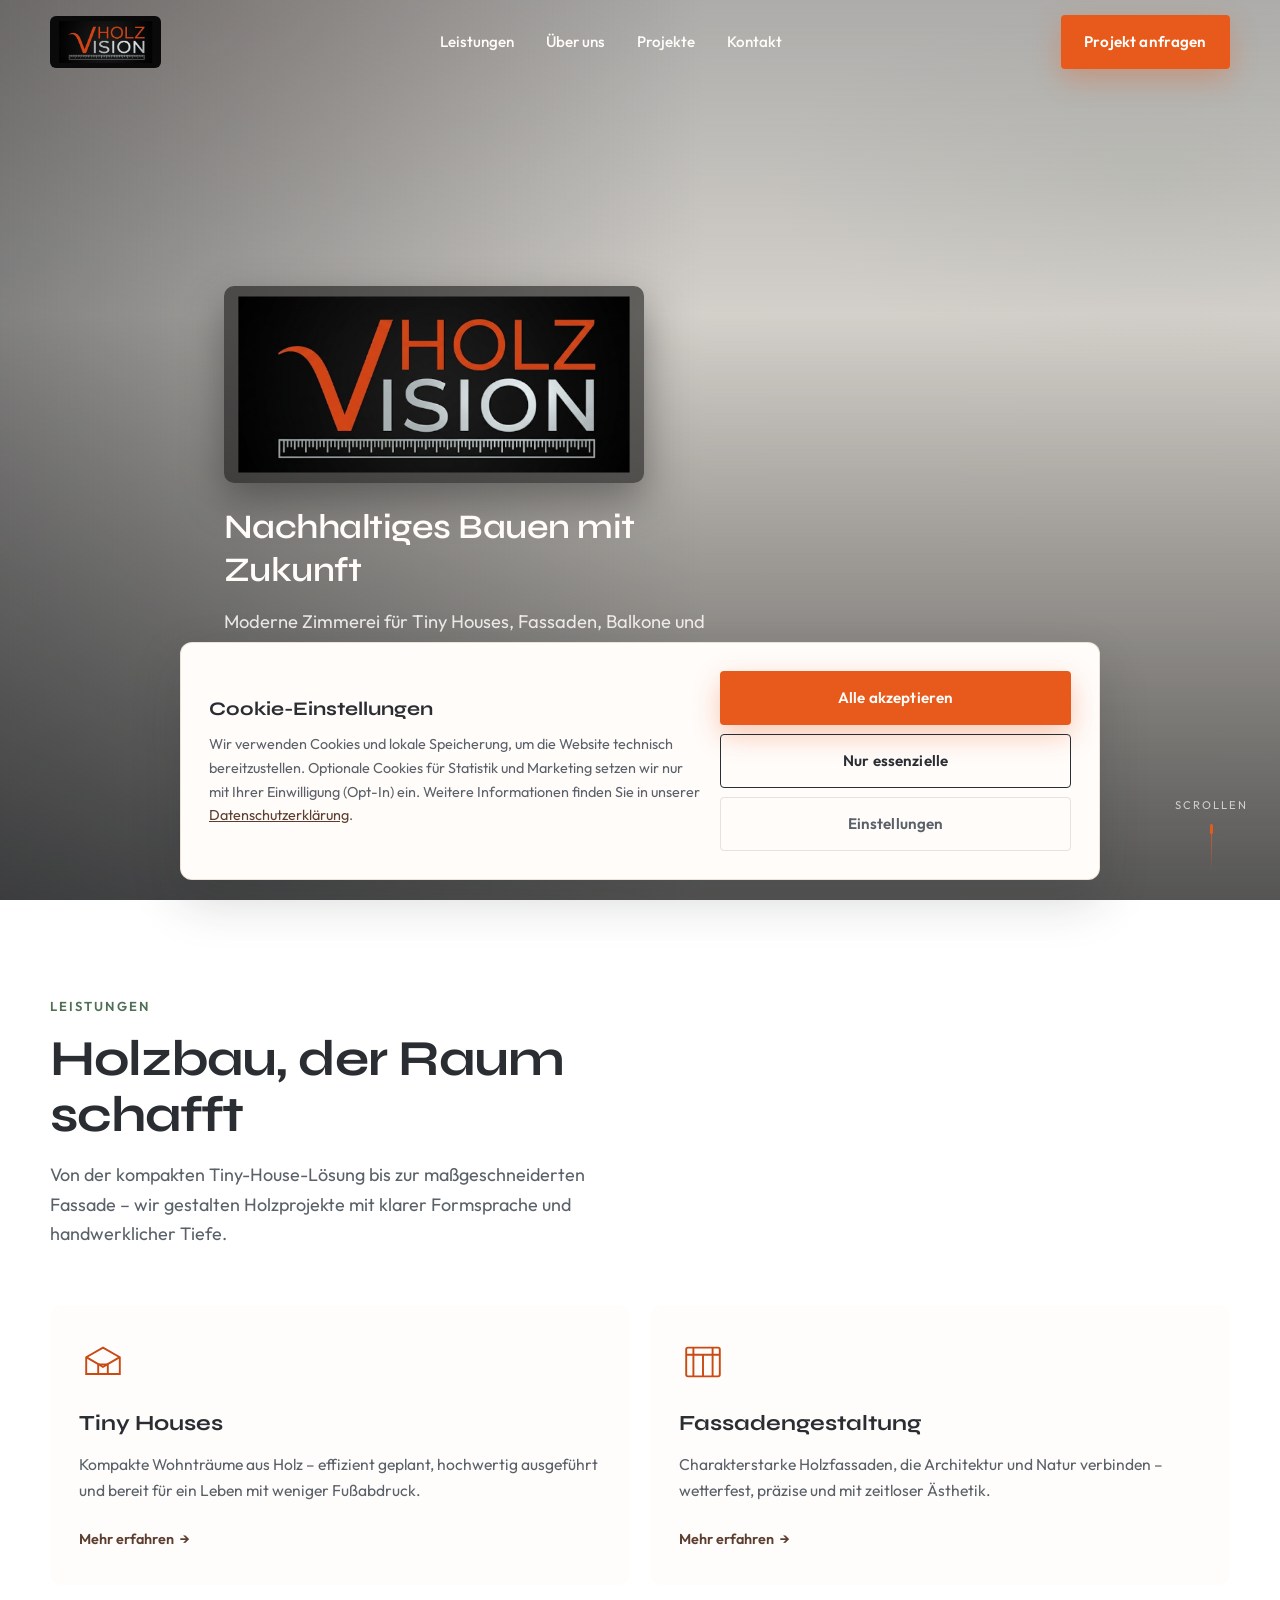
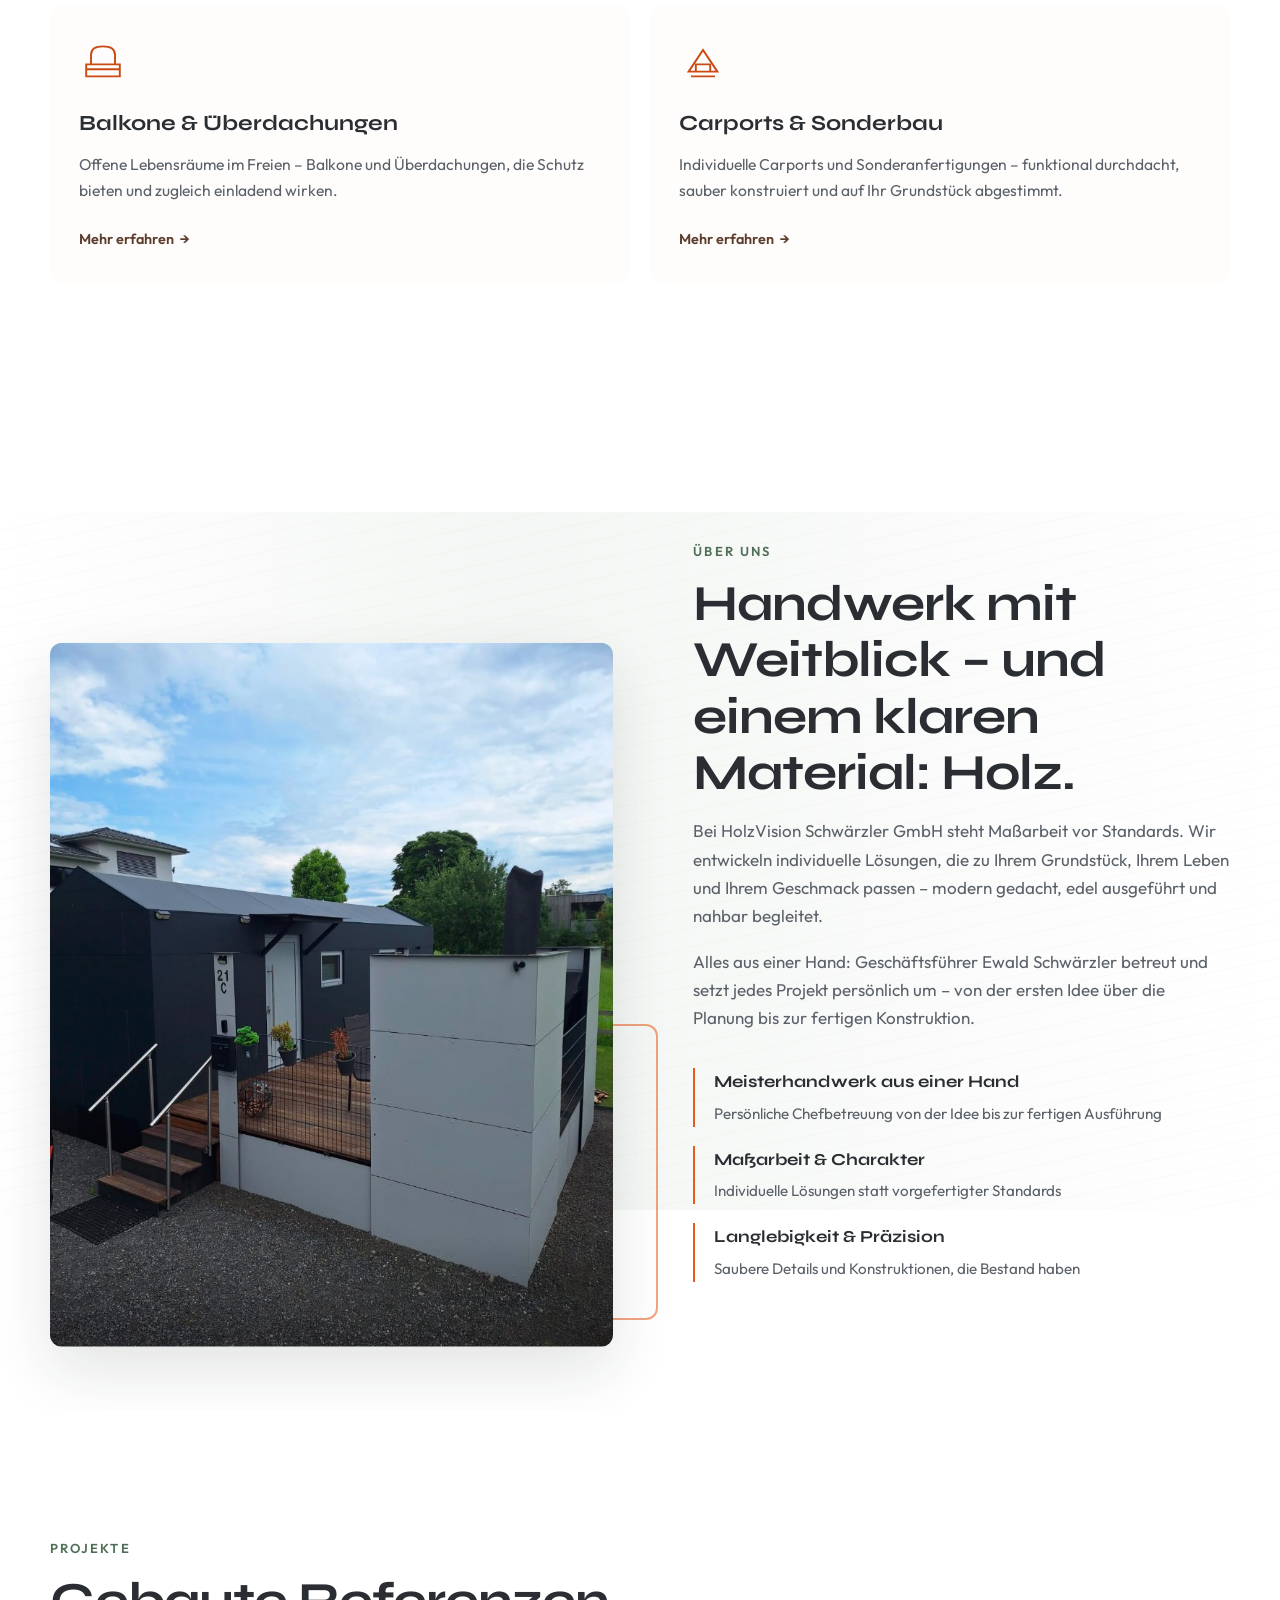
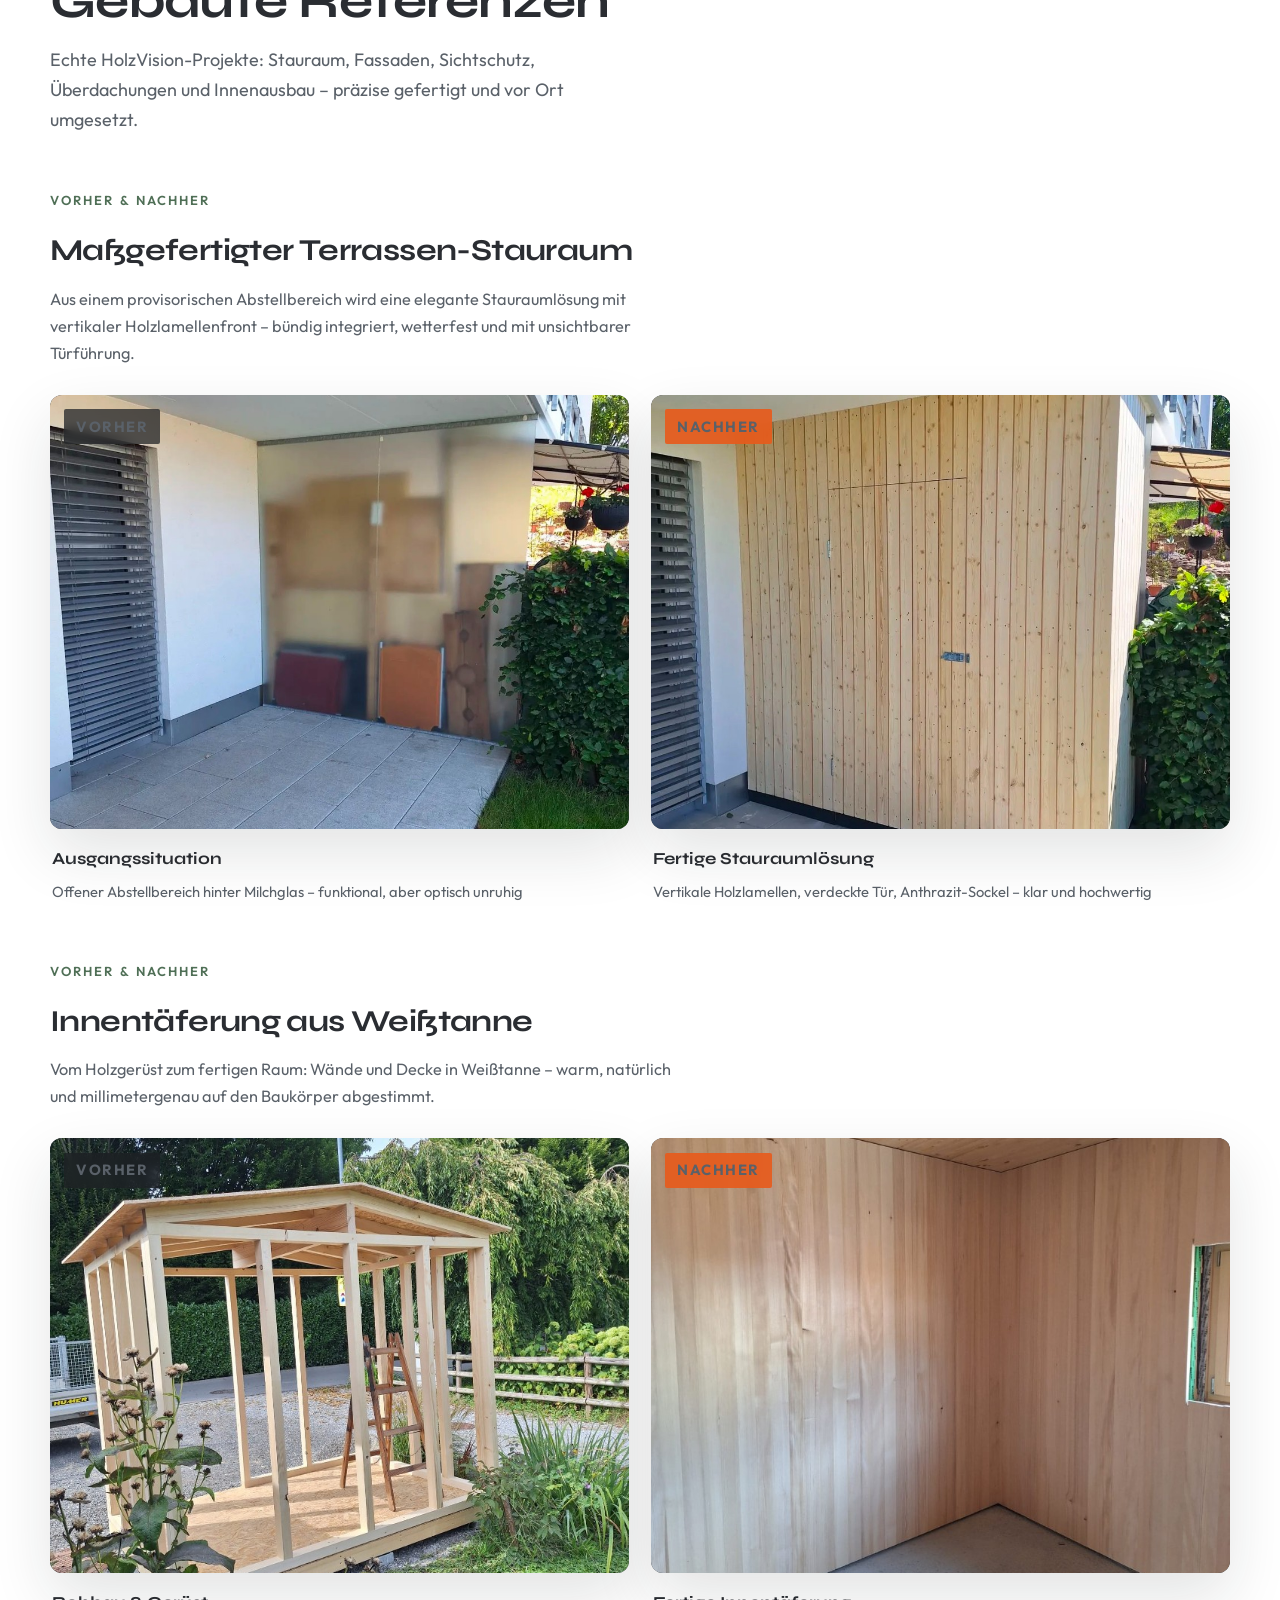
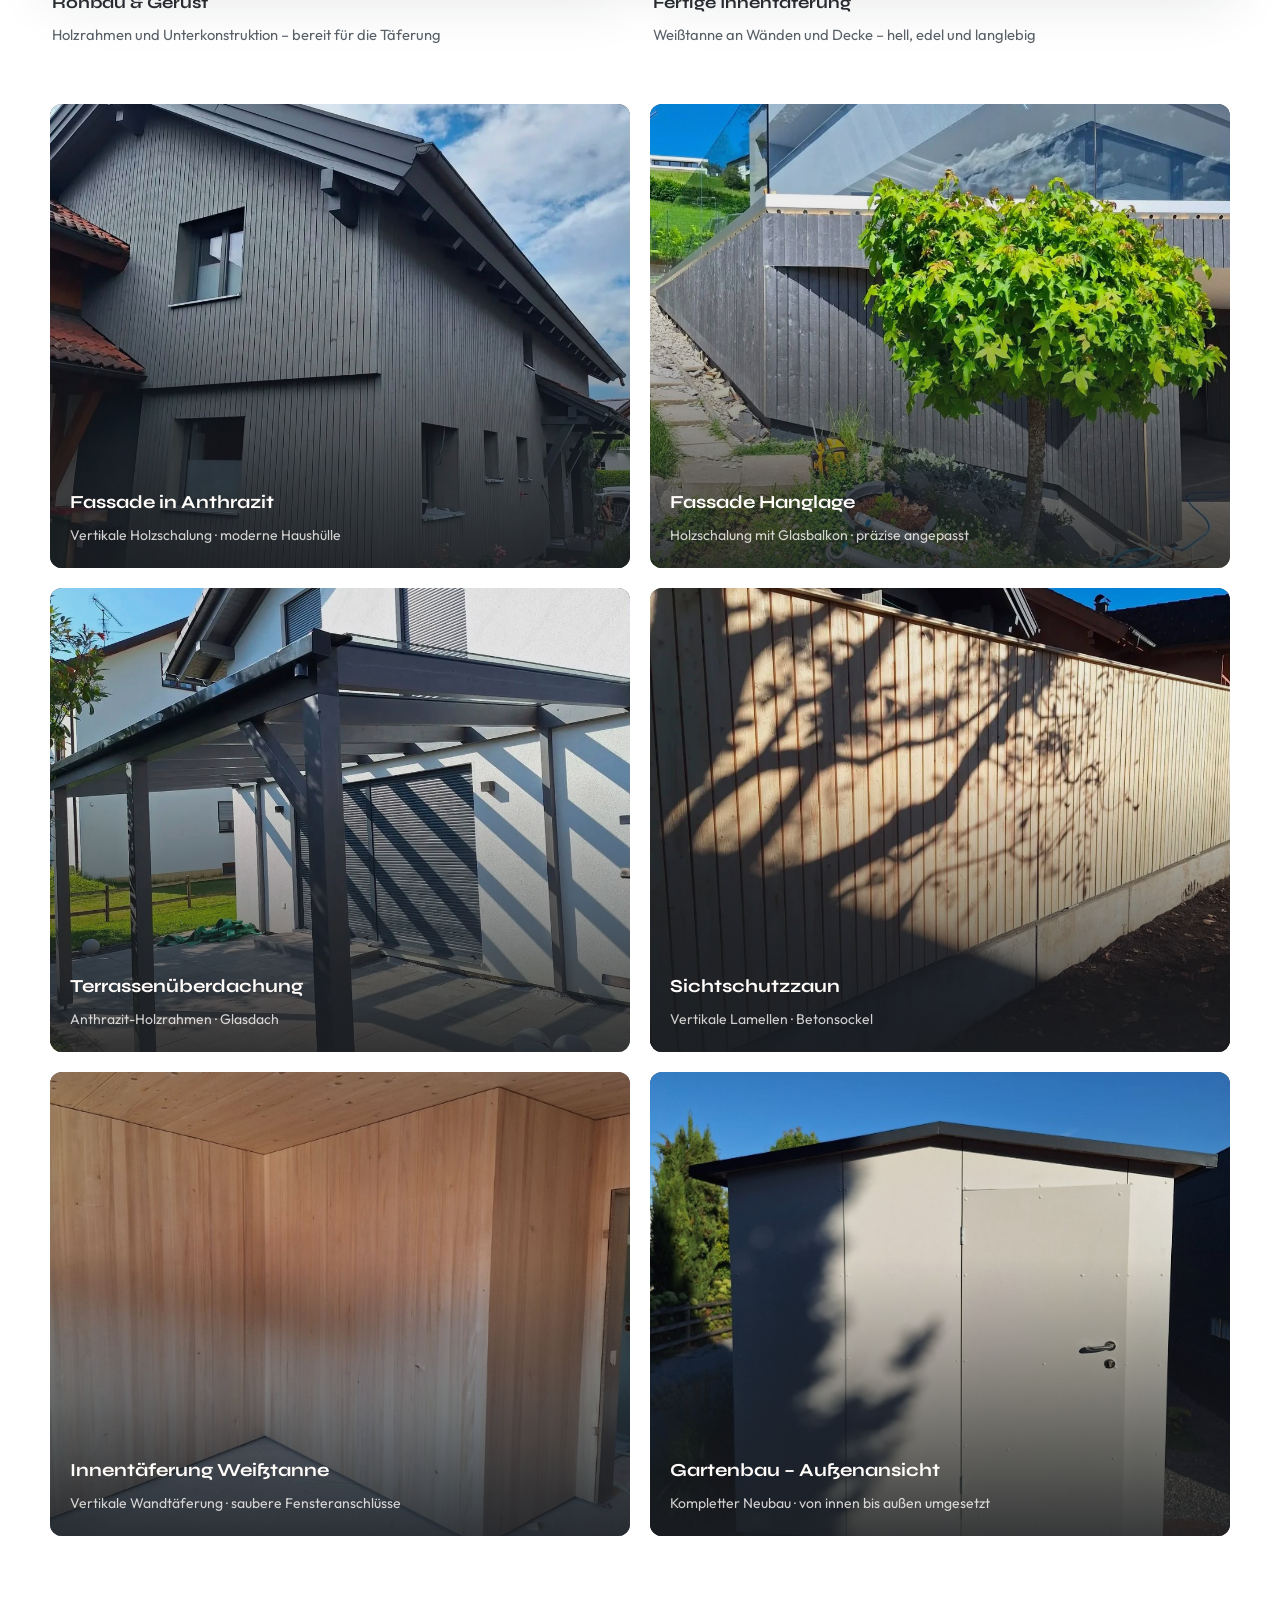
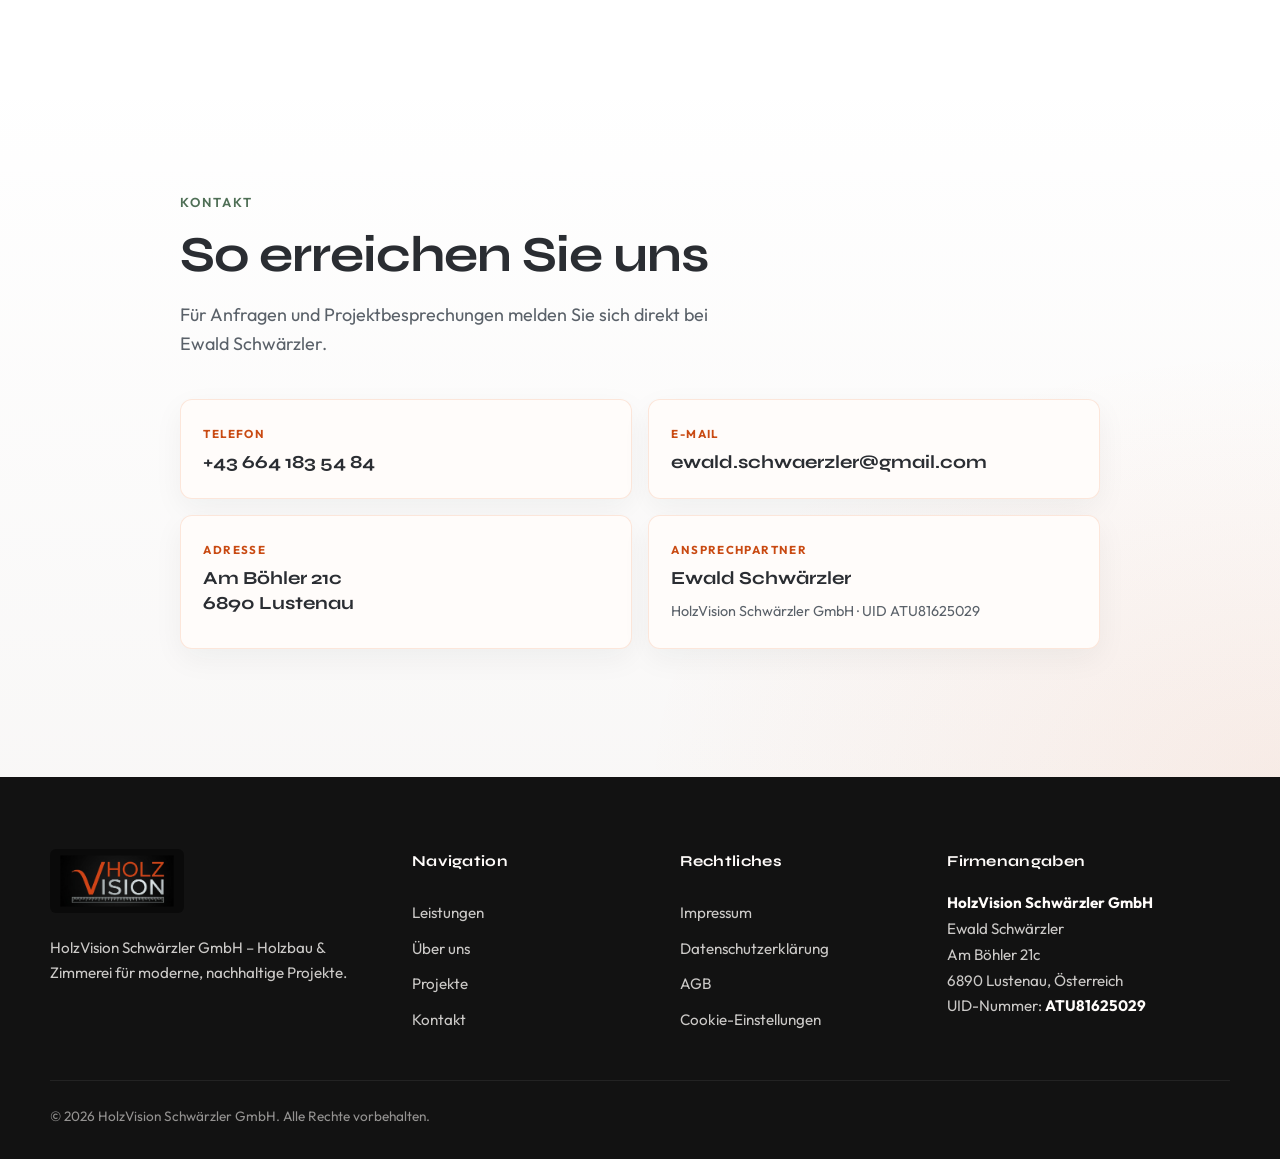
==== commit 6475f717: "Update company address and add Weißtanne interior paneling references. Co-authored-by: Cursor <curso" ====
--- a/index.html
+++ b/index.html
@@ -3,7 +3,7 @@
 <head>
   <meta charset="UTF-8">
   <meta name="viewport" content="width=device-width, initial-scale=1.0">
-  <meta name="description" content="HolzVision Schwärzler GmbH – Nachhaltiger Holzbau für Tiny Houses, Fassaden, Balkone, Überdachungen und Carports in Lauterach.">
+  <meta name="description" content="HolzVision Schwärzler GmbH – Nachhaltiger Holzbau für Tiny Houses, Fassaden, Balkone, Überdachungen und Carports in Lustenau.">
   <meta name="theme-color" content="#121212">
   <title>HolzVision Schwärzler GmbH – Nachhaltiger Holzbau mit Zukunft</title>
   <link rel="stylesheet" href="css/fonts.css">
@@ -217,6 +217,39 @@
           </div>
         </article>
 
+        <!-- Vorher / Nachher: Innentäferung Weißtanne -->
+        <article class="ba-compare reveal" aria-labelledby="ba-compare-innentaferung">
+          <div class="ba-compare__intro">
+            <p class="eyebrow">Vorher &amp; Nachher</p>
+            <h3 id="ba-compare-innentaferung" class="ba-compare__title">Innentäferung aus Weißtanne</h3>
+            <p class="ba-compare__text">
+              Vom Holzgerüst zum fertigen Raum: Wände und Decke in Weißtanne – warm, natürlich und millimetergenau auf den Baukörper abgestimmt.
+            </p>
+          </div>
+          <div class="ba-compare__grid">
+            <figure class="ba-compare__item">
+              <div class="ba-compare__media">
+                <img src="assets/projekte/08-vorher-innentaferung.png" alt="Vorher: Holzgerüst und Rohbau vor der Innentäferung" width="900" height="700" loading="lazy">
+                <span class="ba-compare__badge">Vorher</span>
+              </div>
+              <figcaption>
+                <strong>Rohbau &amp; Gerüst</strong>
+                <span>Holzrahmen und Unterkonstruktion – bereit für die Täferung</span>
+              </figcaption>
+            </figure>
+            <figure class="ba-compare__item">
+              <div class="ba-compare__media">
+                <img src="assets/projekte/09-nachher-innentaferung.png" alt="Nachher: Innentäferung aus Weißtanne an Wänden und Decke" width="900" height="700" loading="lazy">
+                <span class="ba-compare__badge ba-compare__badge--after">Nachher</span>
+              </div>
+              <figcaption>
+                <strong>Fertige Innentäferung</strong>
+                <span>Weißtanne an Wänden und Decke – hell, edel und langlebig</span>
+              </figcaption>
+            </figure>
+          </div>
+        </article>
+
         <div class="projects__grid">
           <figure class="project-item reveal">
             <img src="assets/projekte/03-fassade-anthrazit.png" alt="Wohnhaus mit vertikaler Holzfassade in Anthrazit" width="900" height="700" loading="lazy">
@@ -246,11 +279,18 @@
               <span>Vertikale Lamellen · Betonsockel</span>
             </figcaption>
           </figure>
-          <figure class="project-item reveal project-item--wide">
-            <img src="assets/projekte/07-innenausbau-holz.png" alt="Innenausbau mit Holzwänden, Holzboden und gewölbter Deckenlamelle" width="1200" height="700" loading="lazy">
-            <figcaption>
-              <strong>Innenausbau in Holz</strong>
-              <span>Wände, Boden &amp; Deckenlamellen · warmes, präzises Raumgefühl</span>
+          <figure class="project-item reveal">
+            <img src="assets/projekte/10-innentaferung-detail.png" alt="Detailansicht Weißtannen-Innentäferung mit Fensteröffnung" width="900" height="700" loading="lazy">
+            <figcaption>
+              <strong>Innentäferung Weißtanne</strong>
+              <span>Vertikale Wandtäferung · saubere Fensteranschlüsse</span>
+            </figcaption>
+          </figure>
+          <figure class="project-item reveal">
+            <img src="assets/projekte/11-nachher-aussen.png" alt="Fertiger Gartenbau mit modernem Dach und Fassade" width="900" height="700" loading="lazy">
+            <figcaption>
+              <strong>Gartenbau – Außenansicht</strong>
+              <span>Kompletter Neubau · von innen bis außen umgesetzt</span>
             </figcaption>
           </figure>
         </div>
@@ -279,7 +319,7 @@
           </a>
           <div class="contact__card contact__card--static">
             <span class="contact__card-label">Adresse</span>
-            <strong>Im Steinach 6<br>6923 Lauterach</strong>
+            <strong>Am Böhler 21c<br>6890 Lustenau</strong>
           </div>
           <div class="contact__card contact__card--static">
             <span class="contact__card-label">Ansprechpartner</span>
@@ -323,8 +363,8 @@
         <p>
           <strong>HolzVision Schwärzler GmbH</strong><br>
           Ewald Schwärzler<br>
-          Im Steinach 6<br>
-          6923 Lauterach, Österreich<br>
+          Am Böhler 21c<br>
+          6890 Lustenau, Österreich<br>
           UID-Nummer: <strong>ATU81625029</strong>
         </p>
       </div>
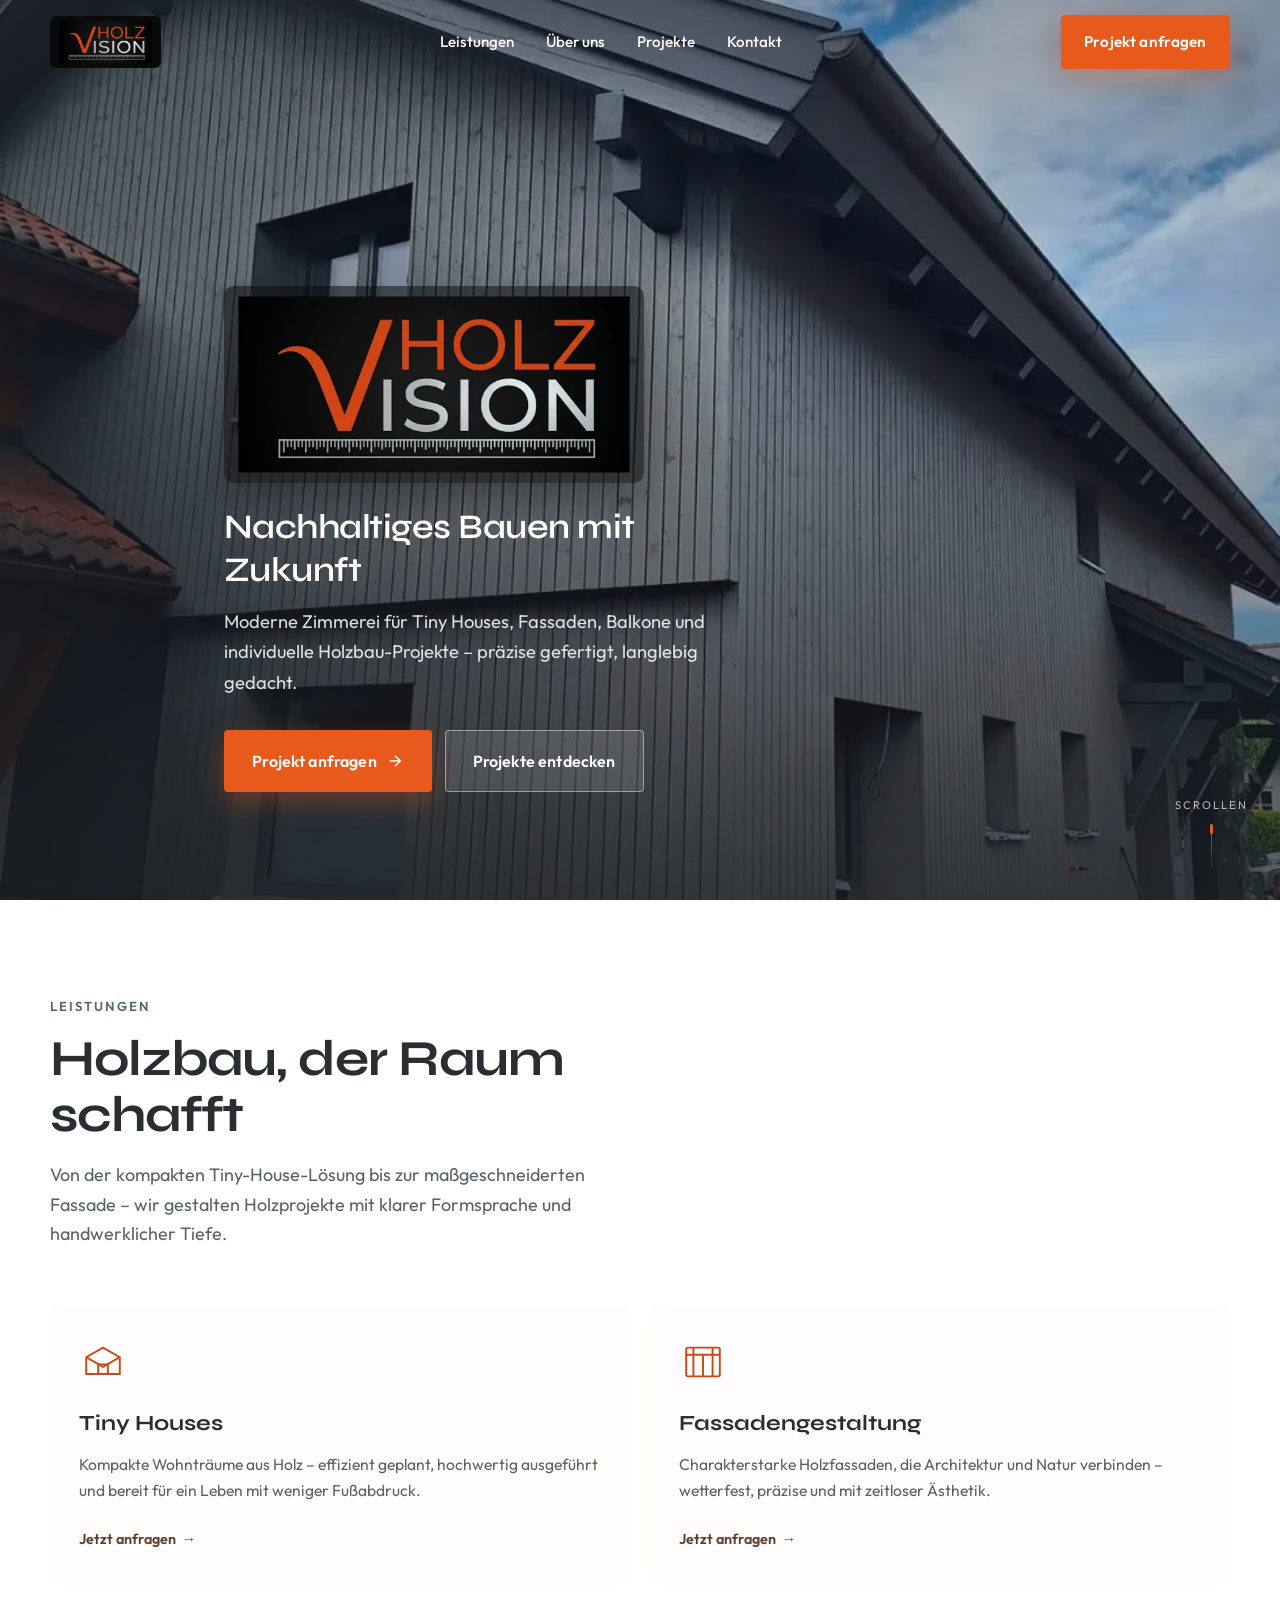
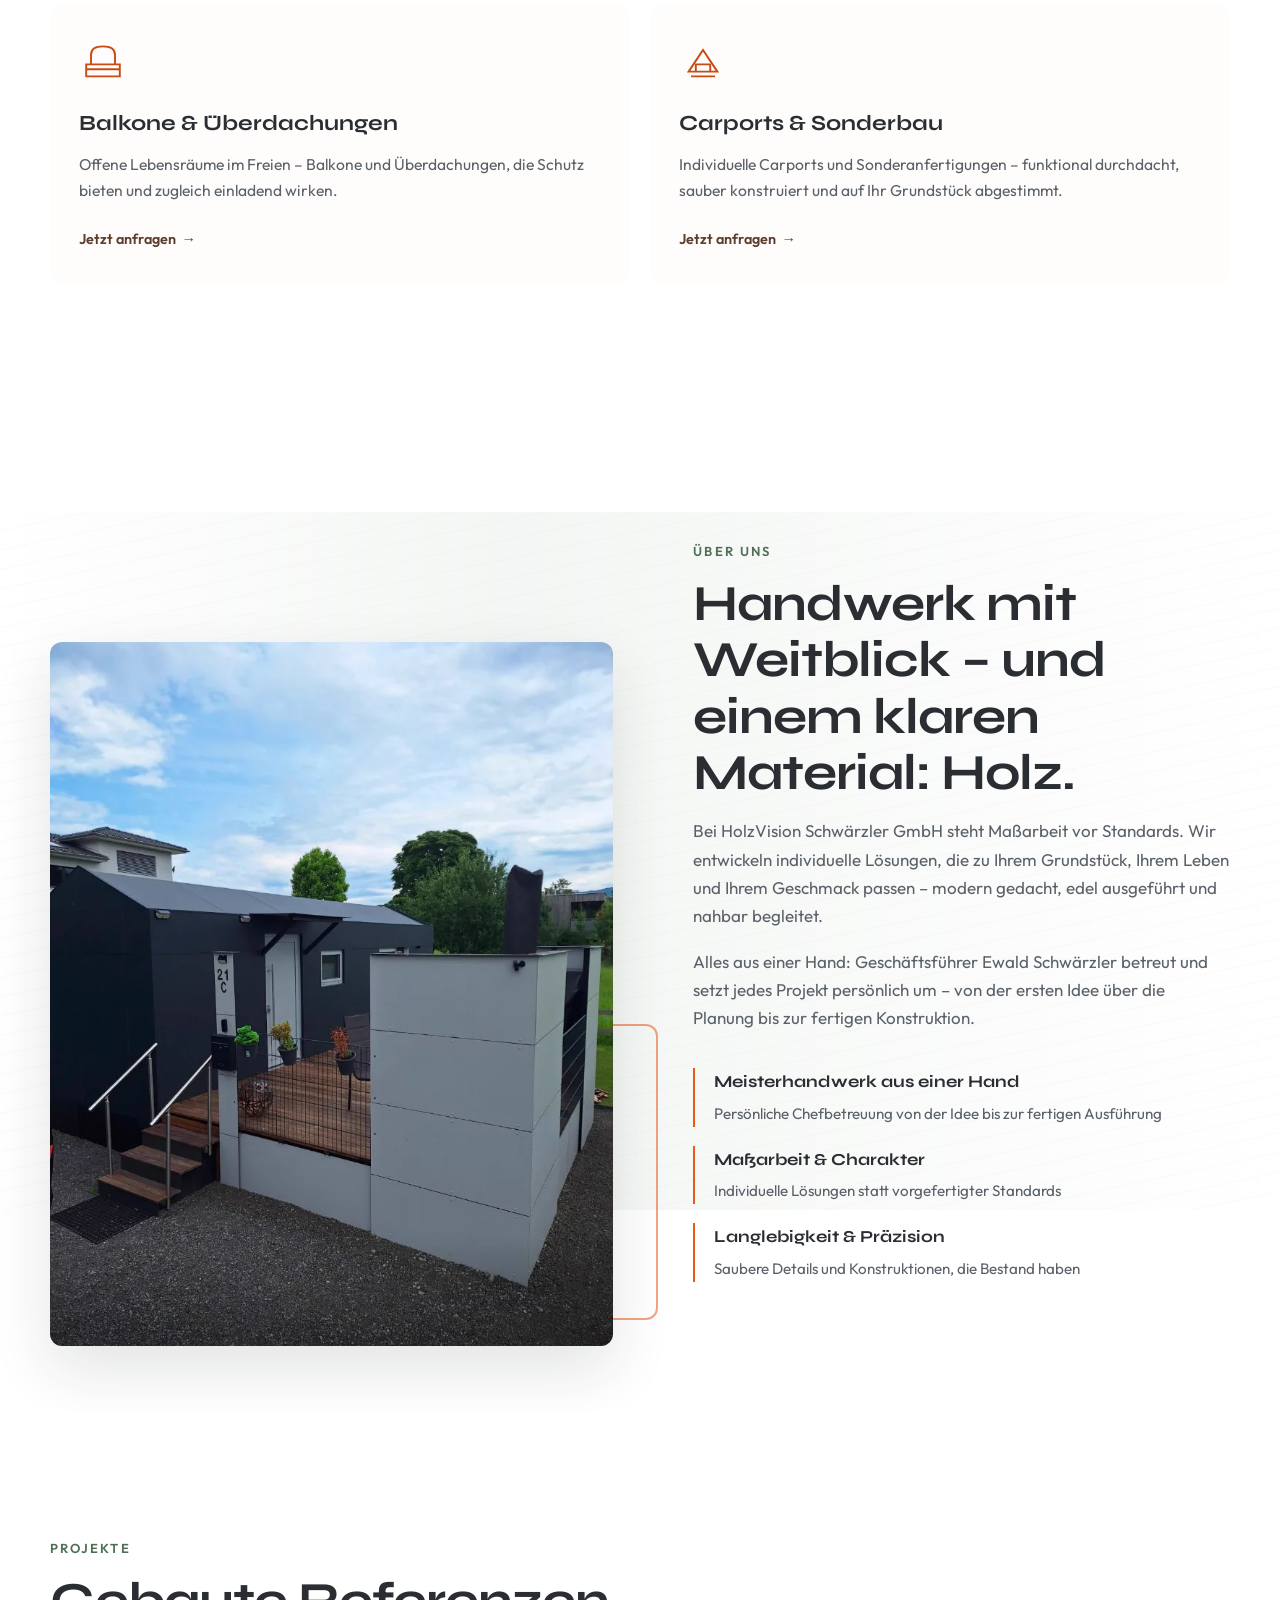
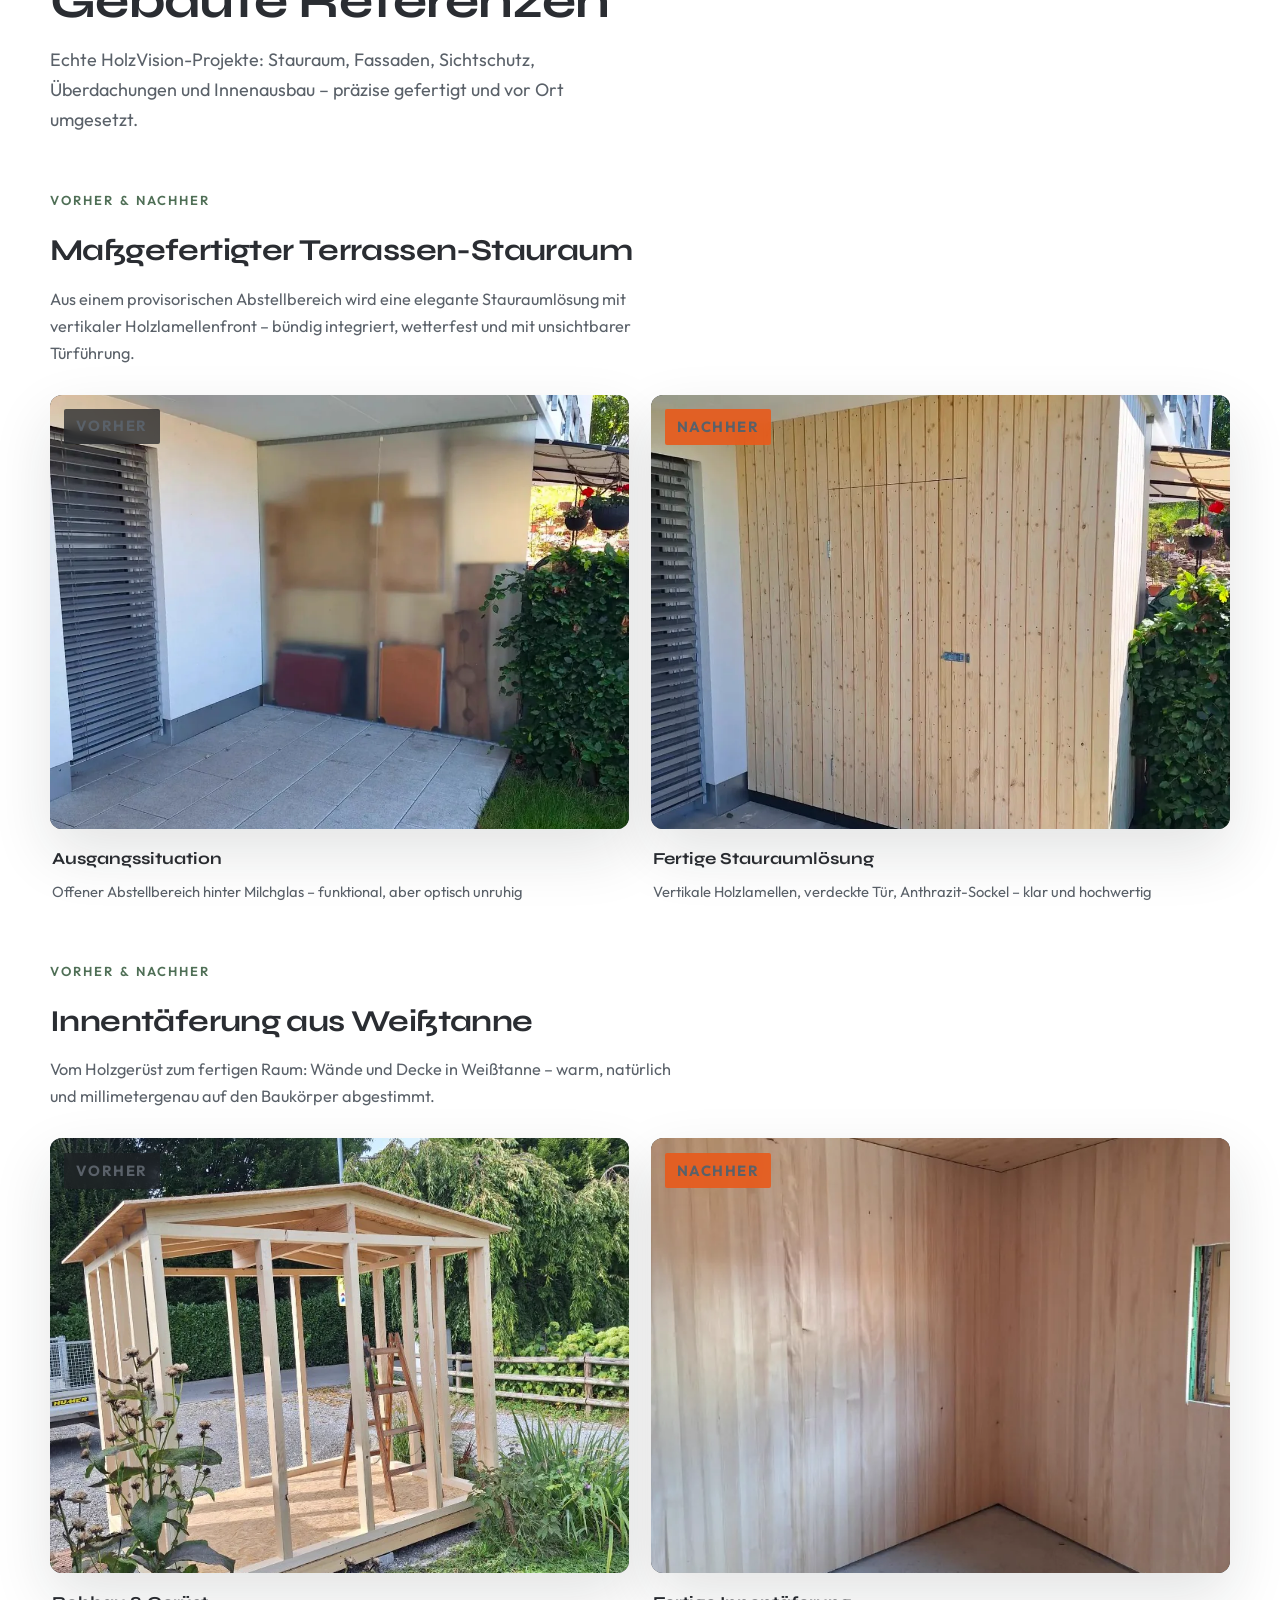
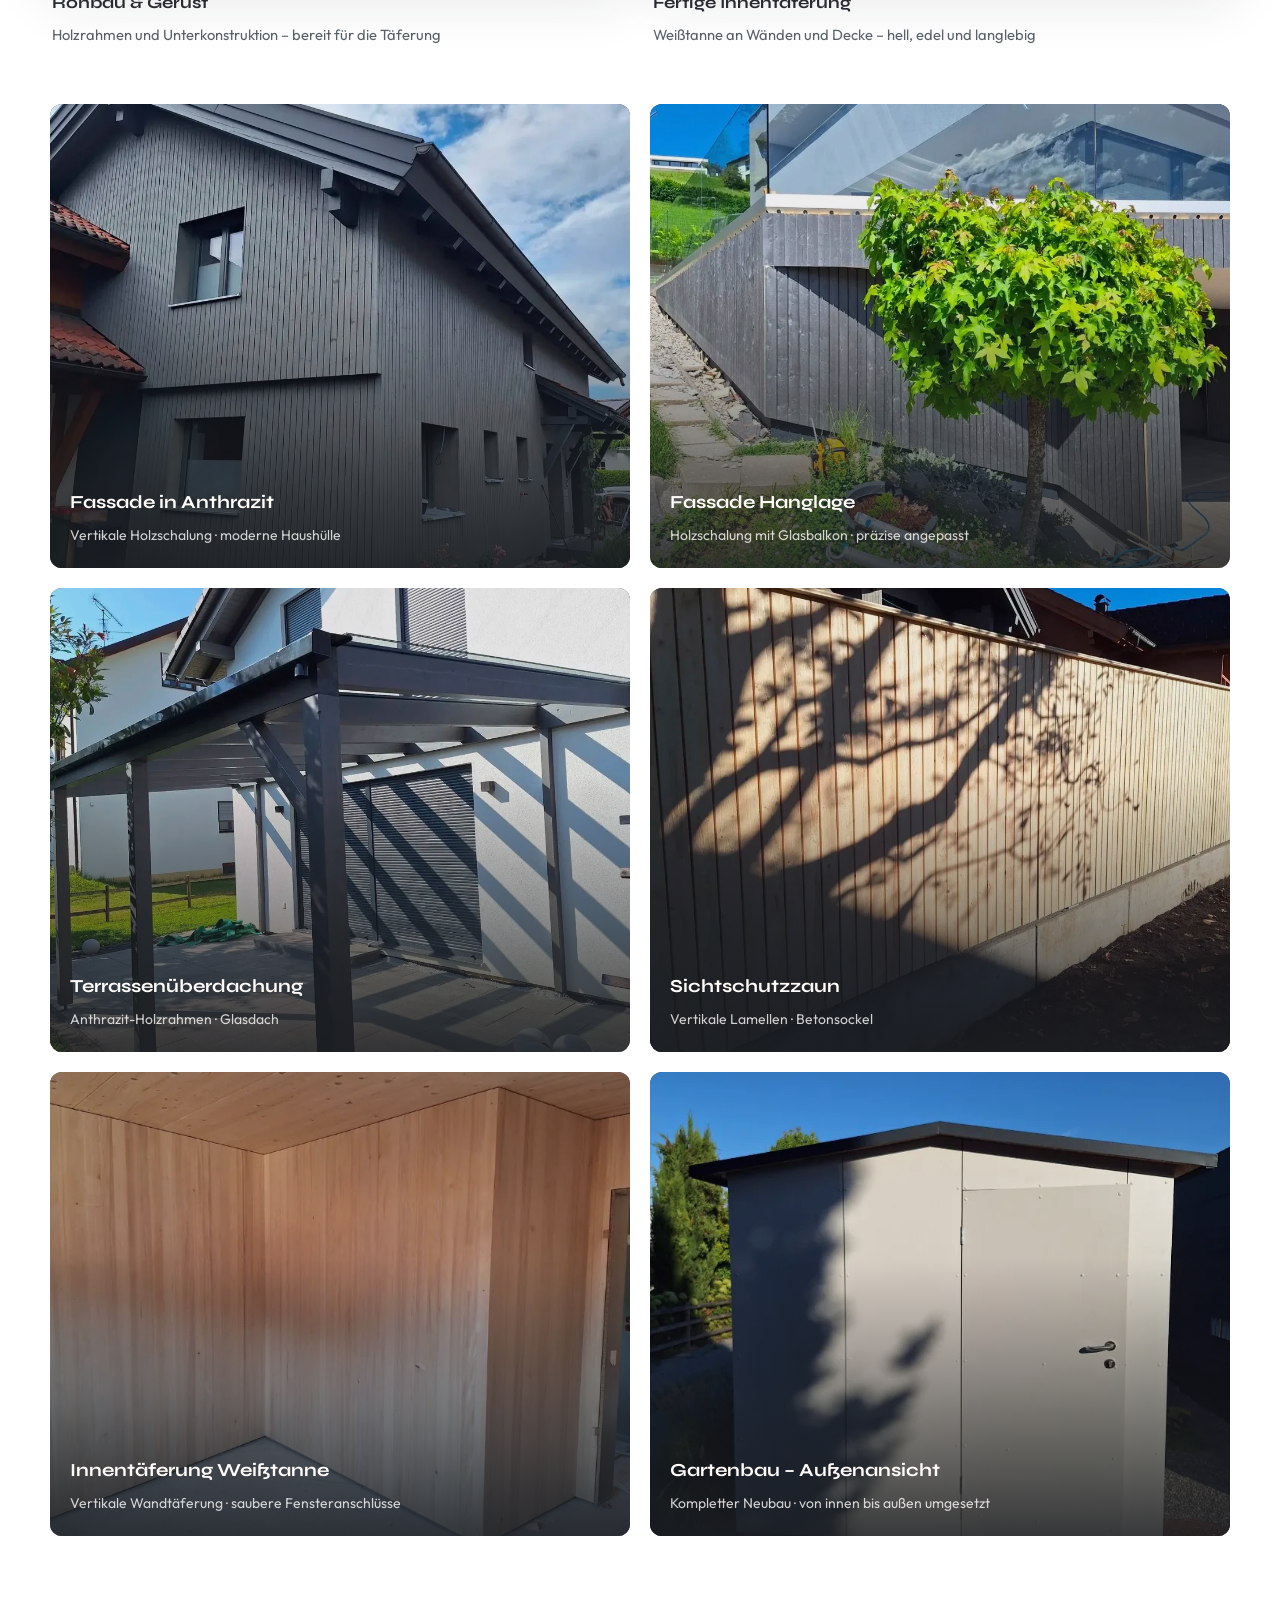
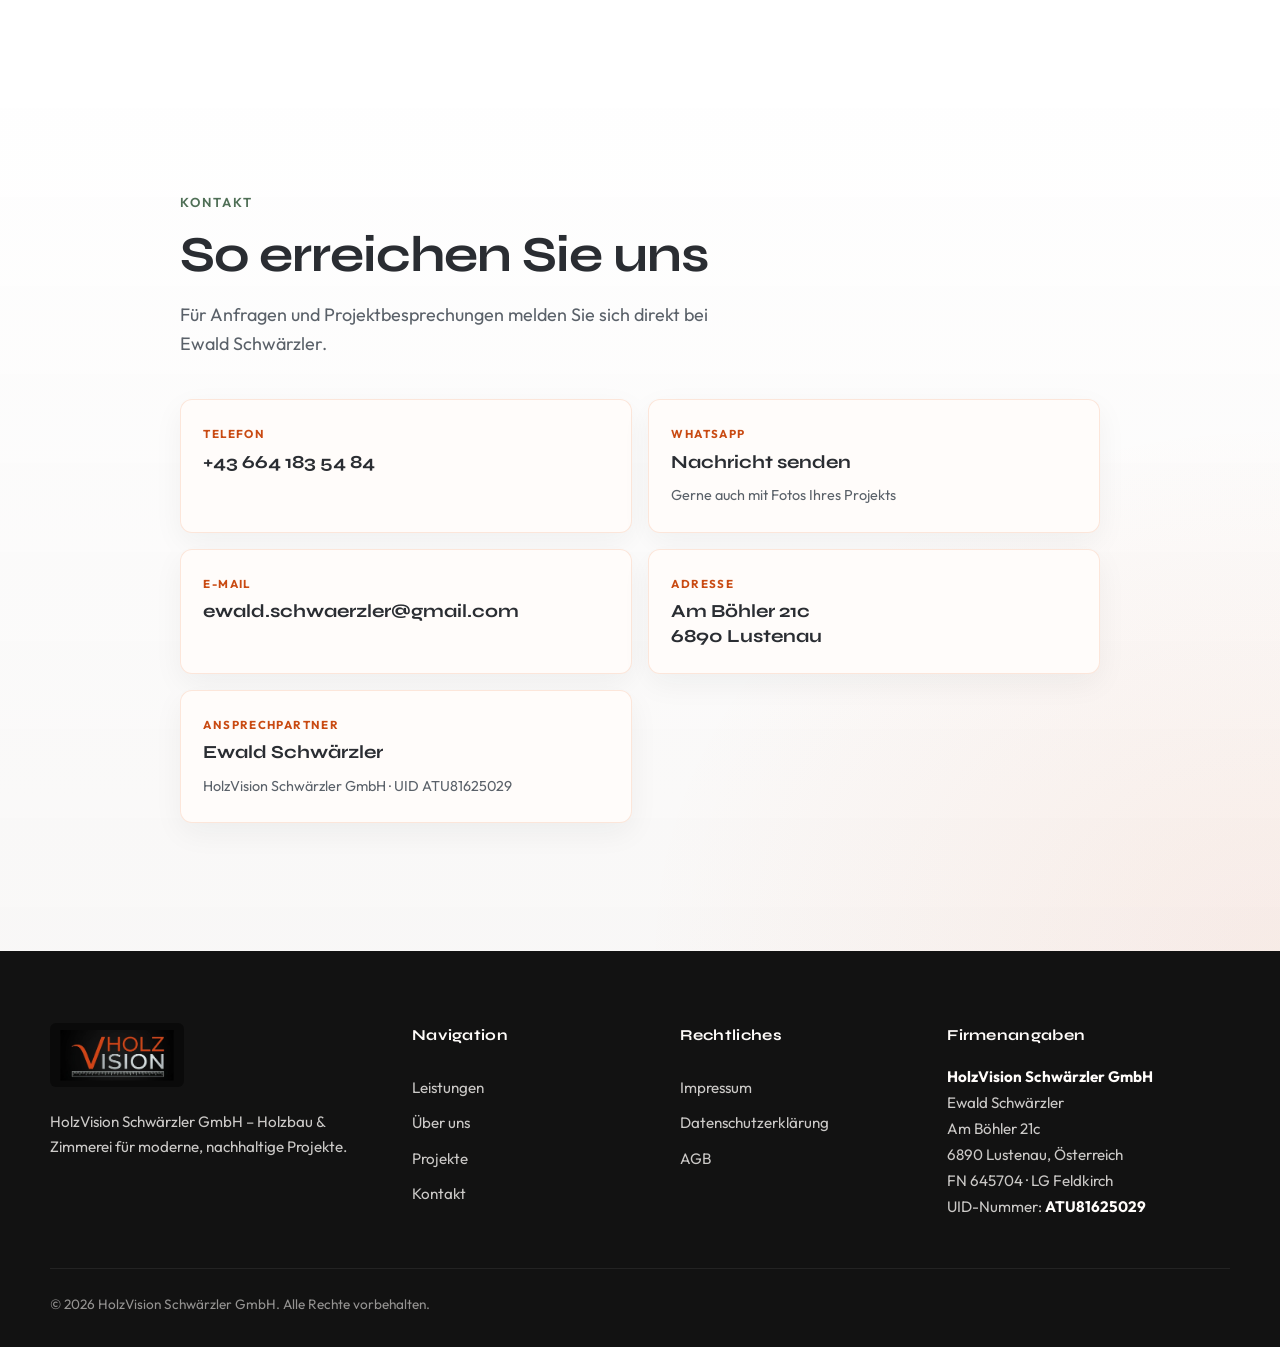
==== commit 397bd136: "Website überarbeitet: Rechtliches, Optik und Ladezeit - Schriften lokal statt Google Fonts, keine ex" ====
--- a/index.html
+++ b/index.html
@@ -5,10 +5,48 @@
   <meta name="viewport" content="width=device-width, initial-scale=1.0">
   <meta name="description" content="HolzVision Schwärzler GmbH – Nachhaltiger Holzbau für Tiny Houses, Fassaden, Balkone, Überdachungen und Carports in Lustenau.">
   <meta name="theme-color" content="#121212">
-  <title>HolzVision Schwärzler GmbH – Nachhaltiger Holzbau mit Zukunft</title>
+  <title>HolzVision Schwärzler GmbH – Zimmerei &amp; Holzbau in Lustenau</title>
+  <link rel="canonical" href="https://www.holz-vision.at/">
+  <link rel="icon" type="image/png" sizes="48x48" href="assets/favicon-48.png">
+  <link rel="apple-touch-icon" href="assets/apple-touch-icon.png">
+  <meta property="og:type" content="website">
+  <meta property="og:locale" content="de_AT">
+  <meta property="og:site_name" content="HolzVision Schwärzler GmbH">
+  <meta property="og:title" content="HolzVision Schwärzler GmbH – Zimmerei &amp; Holzbau in Lustenau">
+  <meta property="og:description" content="Fassaden, Überdachungen, Innentäferung, Tiny Houses und individuelle Holzbau-Projekte – persönlich umgesetzt von Ewald Schwärzler.">
+  <meta property="og:url" content="https://www.holz-vision.at/">
+  <meta property="og:image" content="https://www.holz-vision.at/assets/og-image.jpg">
+  <meta property="og:image:width" content="1200">
+  <meta property="og:image:height" content="630">
+  <meta name="twitter:card" content="summary_large_image">
+  <link rel="preload" as="image" href="assets/projekte/06-fassade-hanglage.webp" media="(min-width: 700px)">
+  <link rel="preload" as="image" href="assets/projekte/03-fassade-anthrazit.webp" media="(max-width: 699px)">
   <link rel="stylesheet" href="css/fonts.css">
   <link rel="stylesheet" href="css/style.css">
-  <link rel="preconnect" href="https://images.unsplash.com">
+  <script type="application/ld+json">
+  {
+    "@context": "https://schema.org",
+    "@type": "HomeAndConstructionBusiness",
+    "name": "HolzVision Schwärzler GmbH",
+    "description": "Zimmerei und Holzbau: Fassaden, Balkone, Überdachungen, Carports, Innentäferung und Tiny Houses.",
+    "url": "https://www.holz-vision.at/",
+    "logo": "https://www.holz-vision.at/assets/holzvision-logo.png",
+    "image": "https://www.holz-vision.at/assets/og-image.jpg",
+    "telephone": "+43 664 1835484",
+    "email": "ewald.schwaerzler@gmail.com",
+    "vatID": "ATU81625029",
+    "founder": { "@type": "Person", "name": "Ewald Schwärzler" },
+    "address": {
+      "@type": "PostalAddress",
+      "streetAddress": "Am Böhler 21c",
+      "postalCode": "6890",
+      "addressLocality": "Lustenau",
+      "addressRegion": "Vorarlberg",
+      "addressCountry": "AT"
+    },
+    "areaServed": ["Vorarlberg", "Lustenau", "Dornbirn", "Rheintal"]
+  }
+  </script>
 </head>
 <body>
 
@@ -16,7 +54,7 @@
   <header id="site-header" class="header">
     <div class="container header__inner">
       <a href="#start" class="logo" aria-label="HolzVision Schwärzler GmbH – Startseite">
-        <img class="logo__img" src="assets/holzvision-logo.png" alt="HolzVision" width="220" height="80" decoding="async">
+        <img class="logo__img" src="assets/holzvision-logo.webp" alt="HolzVision" width="220" height="80" decoding="async">
       </a>
 
       <nav class="nav-desktop" aria-label="Hauptnavigation">
@@ -47,20 +85,23 @@
     <!-- Hero -->
     <section id="start" class="hero">
       <div class="hero__media" data-parallax>
-        <img
-          src="https://images.unsplash.com/photo-1600585154340-be6161a56a0c?auto=format&fit=crop&w=2400&q=80"
-          alt="Modernes Holzhaus in natürlicher Umgebung"
-          class="hero__img"
-          width="2400"
-          height="1600"
-          fetchpriority="high"
-        >
+        <picture>
+          <source media="(max-width: 699px)" srcset="assets/projekte/03-fassade-anthrazit.webp">
+          <img
+            src="assets/projekte/06-fassade-hanglage.webp"
+            alt="Von HolzVision umgesetzte Holzfassade in Anthrazit an einer Hanglage"
+            class="hero__img"
+            width="1024"
+            height="797"
+            fetchpriority="high"
+          >
+        </picture>
         <div class="hero__veil" aria-hidden="true"></div>
       </div>
 
       <div class="container hero__content">
         <div class="hero__brand reveal">
-          <img class="hero__brand-logo" src="assets/holzvision-logo.png" alt="HolzVision" width="420" height="150" fetchpriority="high">
+          <img class="hero__brand-logo" src="assets/holzvision-logo.webp" alt="HolzVision" width="420" height="150" fetchpriority="high">
         </div>
         <h1 class="hero__title reveal">Nachhaltiges Bauen mit Zukunft</h1>
         <p class="hero__sub reveal">
@@ -93,36 +134,36 @@
         </div>
 
         <div class="services__grid">
-          <article class="service-card reveal" tabindex="0">
+          <article class="service-card reveal">
             <div class="service-card__icon" aria-hidden="true"><svg viewBox="0 0 40 40" fill="none"><path d="M6 30V16l14-8 14 8v14H6z" stroke="currentColor" stroke-width="1.6"/><path d="M16 30v-8h8v8" stroke="currentColor" stroke-width="1.6"/><path d="M6 16l14 8 14-8" stroke="currentColor" stroke-width="1.6"/></svg>
             </div>
             <h3 class="service-card__title">Tiny Houses</h3>
             <p class="service-card__text">Kompakte Wohnträume aus Holz – effizient geplant, hochwertig ausgeführt und bereit für ein Leben mit weniger Fußabdruck.</p>
-            <span class="service-card__link">Mehr erfahren</span>
+            <a class="service-card__link" href="#kontakt">Jetzt anfragen</a>
           </article>
 
-          <article class="service-card reveal" tabindex="0">
+          <article class="service-card reveal">
             <div class="service-card__icon" aria-hidden="true"><svg viewBox="0 0 40 40" fill="none"><rect x="6" y="8" width="28" height="24" rx="1.5" stroke="currentColor" stroke-width="1.6"/><path d="M6 14h28M12 8v24M20 14v18M28 8v24" stroke="currentColor" stroke-width="1.6"/></svg>
             </div>
             <h3 class="service-card__title">Fassadengestaltung</h3>
             <p class="service-card__text">Charakterstarke Holzfassaden, die Architektur und Natur verbinden – wetterfest, präzise und mit zeitloser Ästhetik.</p>
-            <span class="service-card__link">Mehr erfahren</span>
+            <a class="service-card__link" href="#kontakt">Jetzt anfragen</a>
           </article>
 
-          <article class="service-card reveal" tabindex="0">
+          <article class="service-card reveal">
             <div class="service-card__icon" aria-hidden="true"><svg viewBox="0 0 40 40" fill="none"><path d="M6 22h28v10H6V22z" stroke="currentColor" stroke-width="1.6"/><path d="M10 22V14c0-4 3-7 10-7s10 3 10 7v8" stroke="currentColor" stroke-width="1.6"/><path d="M6 26h28" stroke="currentColor" stroke-width="1.6"/></svg>
             </div>
             <h3 class="service-card__title">Balkone &amp; Überdachungen</h3>
             <p class="service-card__text">Offene Lebensräume im Freien – Balkone und Überdachungen, die Schutz bieten und zugleich einladend wirken.</p>
-            <span class="service-card__link">Mehr erfahren</span>
+            <a class="service-card__link" href="#kontakt">Jetzt anfragen</a>
           </article>
 
-          <article class="service-card reveal" tabindex="0">
+          <article class="service-card reveal">
             <div class="service-card__icon" aria-hidden="true"><svg viewBox="0 0 40 40" fill="none"><path d="M8 28L20 10l12 18H8z" stroke="currentColor" stroke-width="1.6"/><path d="M14 28v-6h12v6M10 32h20" stroke="currentColor" stroke-width="1.6"/></svg>
             </div>
             <h3 class="service-card__title">Carports &amp; Sonderbau</h3>
             <p class="service-card__text">Individuelle Carports und Sonderanfertigungen – funktional durchdacht, sauber konstruiert und auf Ihr Grundstück abgestimmt.</p>
-            <span class="service-card__link">Mehr erfahren</span>
+            <a class="service-card__link" href="#kontakt">Jetzt anfragen</a>
           </article>
         </div>
       </div>
@@ -135,7 +176,7 @@
         <div class="about__visual reveal">
           <div class="about__image-wrap" data-parallax-slow>
             <img
-              src="assets/projekte/ueber-uns.jpg"
+              src="assets/projekte/ueber-uns.webp"
               alt="Individueller Holzbau – modernes Tiny House aus Maßarbeit"
               width="1200"
               height="1600"
@@ -196,7 +237,7 @@
           <div class="ba-compare__grid">
             <figure class="ba-compare__item">
               <div class="ba-compare__media">
-                <img src="assets/projekte/01-vorher-stauraum.png" alt="Vorher: Terrasse mit provisorischem Abstellbereich hinter Milchglas" width="900" height="700" loading="lazy">
+                <img src="assets/projekte/01-vorher-stauraum.webp" alt="Vorher: Terrasse mit provisorischem Abstellbereich hinter Milchglas" width="900" height="700" loading="lazy">
                 <span class="ba-compare__badge">Vorher</span>
               </div>
               <figcaption>
@@ -206,7 +247,7 @@
             </figure>
             <figure class="ba-compare__item">
               <div class="ba-compare__media">
-                <img src="assets/projekte/02-nachher-stauraum.png" alt="Nachher: Maßgefertigter Holzstauraum mit vertikalen Lamellen und verdeckter Tür" width="900" height="700" loading="lazy">
+                <img src="assets/projekte/02-nachher-stauraum.webp" alt="Nachher: Maßgefertigter Holzstauraum mit vertikalen Lamellen und verdeckter Tür" width="900" height="700" loading="lazy">
                 <span class="ba-compare__badge ba-compare__badge--after">Nachher</span>
               </div>
               <figcaption>
@@ -229,7 +270,7 @@
           <div class="ba-compare__grid">
             <figure class="ba-compare__item">
               <div class="ba-compare__media">
-                <img src="assets/projekte/08-vorher-innentaferung.png" alt="Vorher: Holzgerüst und Rohbau vor der Innentäferung" width="900" height="700" loading="lazy">
+                <img src="assets/projekte/08-vorher-innentaferung.webp" alt="Vorher: Holzgerüst und Rohbau vor der Innentäferung" width="900" height="700" loading="lazy">
                 <span class="ba-compare__badge">Vorher</span>
               </div>
               <figcaption>
@@ -239,7 +280,7 @@
             </figure>
             <figure class="ba-compare__item">
               <div class="ba-compare__media">
-                <img src="assets/projekte/09-nachher-innentaferung.png" alt="Nachher: Innentäferung aus Weißtanne an Wänden und Decke" width="900" height="700" loading="lazy">
+                <img src="assets/projekte/09-nachher-innentaferung.webp" alt="Nachher: Innentäferung aus Weißtanne an Wänden und Decke" width="900" height="700" loading="lazy">
                 <span class="ba-compare__badge ba-compare__badge--after">Nachher</span>
               </div>
               <figcaption>
@@ -252,42 +293,42 @@
 
         <div class="projects__grid">
           <figure class="project-item reveal">
-            <img src="assets/projekte/03-fassade-anthrazit.png" alt="Wohnhaus mit vertikaler Holzfassade in Anthrazit" width="900" height="700" loading="lazy">
+            <img src="assets/projekte/03-fassade-anthrazit.webp" alt="Wohnhaus mit vertikaler Holzfassade in Anthrazit" width="900" height="700" loading="lazy">
             <figcaption>
               <strong>Fassade in Anthrazit</strong>
               <span>Vertikale Holzschalung · moderne Haushülle</span>
             </figcaption>
           </figure>
           <figure class="project-item reveal">
-            <img src="assets/projekte/06-fassade-hanglage.png" alt="Anthrazit-Holzfassade an Hanglage mit Glasbalkon" width="900" height="700" loading="lazy">
+            <img src="assets/projekte/06-fassade-hanglage.webp" alt="Anthrazit-Holzfassade an Hanglage mit Glasbalkon" width="900" height="700" loading="lazy">
             <figcaption>
               <strong>Fassade Hanglage</strong>
               <span>Holzschalung mit Glasbalkon · präzise angepasst</span>
             </figcaption>
           </figure>
           <figure class="project-item reveal">
-            <img src="assets/projekte/05-terrassenueberdachung.png" alt="Moderne Terrassenüberdachung in Anthrazit mit Glasdach" width="900" height="700" loading="lazy">
+            <img src="assets/projekte/05-terrassenueberdachung.webp" alt="Moderne Terrassenüberdachung in Anthrazit mit Glasdach" width="900" height="700" loading="lazy">
             <figcaption>
               <strong>Terrassenüberdachung</strong>
               <span>Anthrazit-Holzrahmen · Glasdach</span>
             </figcaption>
           </figure>
           <figure class="project-item reveal">
-            <img src="assets/projekte/04-sichtschutzzaun.png" alt="Moderner Sichtschutzzaun aus vertikalen Holzlamellen auf Betonsockel" width="900" height="700" loading="lazy">
+            <img src="assets/projekte/04-sichtschutzzaun.webp" alt="Moderner Sichtschutzzaun aus vertikalen Holzlamellen auf Betonsockel" width="900" height="700" loading="lazy">
             <figcaption>
               <strong>Sichtschutzzaun</strong>
               <span>Vertikale Lamellen · Betonsockel</span>
             </figcaption>
           </figure>
           <figure class="project-item reveal">
-            <img src="assets/projekte/10-innentaferung-detail.png" alt="Detailansicht Weißtannen-Innentäferung mit Fensteröffnung" width="900" height="700" loading="lazy">
+            <img src="assets/projekte/10-innentaferung-detail.webp" alt="Detailansicht Weißtannen-Innentäferung mit Fensteröffnung" width="900" height="700" loading="lazy">
             <figcaption>
               <strong>Innentäferung Weißtanne</strong>
               <span>Vertikale Wandtäferung · saubere Fensteranschlüsse</span>
             </figcaption>
           </figure>
           <figure class="project-item reveal">
-            <img src="assets/projekte/11-nachher-aussen.png" alt="Fertiger Gartenbau mit modernem Dach und Fassade" width="900" height="700" loading="lazy">
+            <img src="assets/projekte/11-nachher-aussen.webp" alt="Fertiger Gartenbau mit modernem Dach und Fassade" width="900" height="700" loading="lazy">
             <figcaption>
               <strong>Gartenbau – Außenansicht</strong>
               <span>Kompletter Neubau · von innen bis außen umgesetzt</span>
@@ -313,6 +354,11 @@
             <span class="contact__card-label">Telefon</span>
             <strong>+43 664 183 54 84</strong>
           </a>
+          <a class="contact__card" href="https://wa.me/436641835484" target="_blank" rel="noopener">
+            <span class="contact__card-label">WhatsApp</span>
+            <strong>Nachricht senden</strong>
+            <span class="contact__card-meta">Gerne auch mit Fotos Ihres Projekts</span>
+          </a>
           <a class="contact__card" href="mailto:ewald.schwaerzler@gmail.com">
             <span class="contact__card-label">E-Mail</span>
             <strong>ewald.schwaerzler@gmail.com</strong>
@@ -337,7 +383,7 @@
     <div class="container footer__grid">
       <div class="footer__brand">
         <a href="#start" class="logo logo--footer">
-          <img class="logo__img" src="assets/holzvision-logo.png" alt="HolzVision" width="220" height="80" loading="lazy">
+          <img class="logo__img" src="assets/holzvision-logo.webp" alt="HolzVision" width="220" height="80" loading="lazy">
         </a>
         <p>HolzVision Schwärzler GmbH – Holzbau &amp; Zimmerei für moderne, nachhaltige Projekte.</p>
       </div>
@@ -355,7 +401,6 @@
         <a href="impressum.html">Impressum</a>
         <a href="datenschutz.html">Datenschutzerklärung</a>
         <a href="agb.html">AGB</a>
-        <a href="#" data-cookie-settings>Cookie-Einstellungen</a>
       </div>
 
       <div class="footer__company">
@@ -365,6 +410,7 @@
           Ewald Schwärzler<br>
           Am Böhler 21c<br>
           6890 Lustenau, Österreich<br>
+          FN 645704 · LG Feldkirch<br>
           UID-Nummer: <strong>ATU81625029</strong>
         </p>
       </div>
@@ -374,7 +420,29 @@
     </div>
   </footer>
 
-  <script src="js/cookies.js" defer></script>
+  <!-- Schnellkontakt (nur Handy) -->
+  <div class="quick-contact" aria-label="Schnellkontakt">
+    <a class="quick-contact__btn" href="tel:+436641835484">
+      <svg width="20" height="20" viewBox="0 0 24 24" fill="none" stroke="currentColor" stroke-width="2" aria-hidden="true"><path d="M22 16.9v3a2 2 0 0 1-2.2 2 19.8 19.8 0 0 1-8.6-3.1 19.5 19.5 0 0 1-6-6A19.8 19.8 0 0 1 2.1 4.2 2 2 0 0 1 4.1 2h3a2 2 0 0 1 2 1.7c.1 1 .4 1.9.7 2.8a2 2 0 0 1-.5 2.1L8 9.9a16 16 0 0 0 6 6l1.3-1.3a2 2 0 0 1 2.1-.4c.9.3 1.8.6 2.8.7a2 2 0 0 1 1.7 2z"/></svg>
+      Anrufen
+    </a>
+    <a class="quick-contact__btn quick-contact__btn--wa" href="https://wa.me/436641835484" target="_blank" rel="noopener">
+      <svg width="20" height="20" viewBox="0 0 24 24" fill="currentColor" aria-hidden="true"><path d="M12 2a10 10 0 0 0-8.6 15.1L2 22l5-1.3A10 10 0 1 0 12 2zm0 18.2a8.2 8.2 0 0 1-4.2-1.2l-.3-.2-3 .8.8-2.9-.2-.3A8.2 8.2 0 1 1 12 20.2zm4.5-6.1c-.2-.1-1.5-.7-1.7-.8-.2-.1-.4-.1-.6.1l-.8 1c-.1.2-.3.2-.5.1a6.7 6.7 0 0 1-3.3-2.9c-.3-.4.2-.4.7-1.4.1-.2 0-.3 0-.4l-.8-1.8c-.2-.5-.4-.4-.6-.4h-.5a1 1 0 0 0-.7.3 3 3 0 0 0-.9 2.2 5.2 5.2 0 0 0 1.1 2.7 11.8 11.8 0 0 0 4.5 4c1.7.7 2.4.8 3.2.6.5-.1 1.5-.6 1.8-1.2.2-.6.2-1.1.1-1.2l-.5-.3z"/></svg>
+      WhatsApp
+    </a>
+  </div>
+
+  <!-- Bild-Großansicht -->
+  <div id="lightbox" class="lightbox" role="dialog" aria-modal="true" aria-label="Bildansicht" hidden>
+    <button type="button" class="lightbox__close" aria-label="Schließen">&times;</button>
+    <button type="button" class="lightbox__nav lightbox__nav--prev" aria-label="Vorheriges Bild">&#8249;</button>
+    <figure class="lightbox__figure">
+      <img class="lightbox__img" alt="">
+      <figcaption class="lightbox__caption"></figcaption>
+    </figure>
+    <button type="button" class="lightbox__nav lightbox__nav--next" aria-label="Nächstes Bild">&#8250;</button>
+  </div>
+
   <script src="js/main.js" defer></script>
 </body>
 </html>
--- a/css/fonts.css
+++ b/css/fonts.css
@@ -1,2 +1,33 @@
-/* HolzVision – Typografie via Google Fonts (Syne + Outfit) */
-@import url('https://fonts.googleapis.com/css2?family=Outfit:wght@300;400;500;600;700&family=Syne:wght@500;600;700;800&display=swap');
+/* HolzVision – Typografie (Syne + Outfit), lokal eingebunden – keine Verbindung zu Google */
+@font-face {
+  font-family: 'Outfit';
+  font-style: normal;
+  font-weight: 300 700;
+  font-display: swap;
+  src: url('../fonts/outfit-latin-ext.woff2') format('woff2');
+  unicode-range: U+0100-02BA, U+02BD-02C5, U+02C7-02CC, U+02CE-02D7, U+02DD-02FF, U+0304, U+0308, U+0329, U+1D00-1DBF, U+1E00-1E9F, U+1EF2-1EFF, U+2020, U+20A0-20AB, U+20AD-20C4, U+2113, U+2C60-2C7F, U+A720-A7FF;
+}
+@font-face {
+  font-family: 'Outfit';
+  font-style: normal;
+  font-weight: 300 700;
+  font-display: swap;
+  src: url('../fonts/outfit-latin.woff2') format('woff2');
+  unicode-range: U+0000-00FF, U+0131, U+0152-0153, U+02BB-02BC, U+02C6, U+02DA, U+02DC, U+0304, U+0308, U+0329, U+2000-206F, U+20AC, U+2122, U+2191, U+2193, U+2212, U+2215, U+FEFF, U+FFFD;
+}
+@font-face {
+  font-family: 'Syne';
+  font-style: normal;
+  font-weight: 500 800;
+  font-display: swap;
+  src: url('../fonts/syne-latin-ext.woff2') format('woff2');
+  unicode-range: U+0100-02BA, U+02BD-02C5, U+02C7-02CC, U+02CE-02D7, U+02DD-02FF, U+0304, U+0308, U+0329, U+1D00-1DBF, U+1E00-1E9F, U+1EF2-1EFF, U+2020, U+20A0-20AB, U+20AD-20C4, U+2113, U+2C60-2C7F, U+A720-A7FF;
+}
+@font-face {
+  font-family: 'Syne';
+  font-style: normal;
+  font-weight: 500 800;
+  font-display: swap;
+  src: url('../fonts/syne-latin.woff2') format('woff2');
+  unicode-range: U+0000-00FF, U+0131, U+0152-0153, U+02BB-02BC, U+02C6, U+02DA, U+02DC, U+0304, U+0308, U+0329, U+2000-206F, U+20AC, U+2122, U+2191, U+2193, U+2212, U+2215, U+FEFF, U+FFFD;
+}
--- a/css/style.css
+++ b/css/style.css
@@ -1150,214 +1150,161 @@
   background: var(--anthracite);
 }
 
-/* ---------- Cookie Banner (DSGVO) ---------- */
-
-.cookie-banner {
+/* ---------- Hero-Bild (picture) ---------- */
+
+.hero__media picture {
+  display: block;
+  width: 100%;
+  height: 100%;
+}
+
+/* ---------- Leistungen: Anfrage-Link ---------- */
+
+.service-card__link:hover {
+  color: var(--brand-deep);
+}
+
+/* ---------- Schnellkontakt (Handy) ---------- */
+
+.quick-contact {
   position: fixed;
-  inset: auto 0 0 0;
-  z-index: 200;
-  padding: 1.25rem;
-  animation: cookieUp 0.5s var(--ease);
-}
-
-@keyframes cookieUp {
-  from { transform: translateY(100%); opacity: 0; }
-  to { transform: translateY(0); opacity: 1; }
-}
-
-.cookie-banner--hidden {
-  opacity: 0;
-  transform: translateY(30%);
-  transition: opacity 0.35s ease, transform 0.35s ease;
-  pointer-events: none;
-}
-
-.cookie-banner__inner {
-  width: min(100%, 920px);
-  margin: 0 auto;
-  background: var(--white);
-  border: 1px solid rgba(184, 149, 107, 0.25);
-  border-radius: var(--radius-lg);
-  box-shadow: 0 20px 50px rgba(28, 31, 35, 0.18);
-  padding: 1.5rem;
+  left: 0;
+  right: 0;
+  bottom: 0;
+  z-index: 80;
   display: grid;
-  gap: 1.25rem;
-}
-
-@media (min-width: 720px) {
-  .cookie-banner__inner {
-    grid-template-columns: 1.4fr 1fr;
-    align-items: center;
-    padding: 1.75rem;
-  }
-}
-
-.cookie-banner__title {
-  font-family: var(--font-display);
-  font-size: 1.2rem;
-  margin-bottom: 0.5rem;
-}
-
-.cookie-banner__text {
-  font-size: 0.9rem;
-  color: var(--text-soft);
-}
-
-.cookie-banner__text a {
-  color: var(--walnut);
-  text-decoration: underline;
-}
-
-.cookie-banner__actions {
+  grid-template-columns: 1fr 1fr;
+  gap: 0.6rem;
+  padding: 0.6rem 0.75rem calc(0.6rem + env(safe-area-inset-bottom));
+  background: rgba(18, 18, 18, 0.92);
+  backdrop-filter: blur(12px);
+  box-shadow: 0 -8px 24px rgba(0, 0, 0, 0.18);
+}
+
+.quick-contact__btn {
+  display: inline-flex;
+  align-items: center;
+  justify-content: center;
+  gap: 0.5rem;
+  padding: 0.8rem 0.5rem;
+  border-radius: var(--radius);
+  background: var(--brand);
+  color: var(--white);
+  font-weight: 600;
+  font-size: 0.98rem;
+}
+
+.quick-contact__btn--wa {
+  background: #1f9d55;
+}
+
+body:has(.quick-contact) .footer {
+  padding-bottom: calc(2rem + 4.5rem);
+}
+
+@media (min-width: 900px) {
+  .quick-contact {
+    display: none;
+  }
+
+  body:has(.quick-contact) .footer {
+    padding-bottom: 2rem;
+  }
+}
+
+/* ---------- Galerie-Großansicht ---------- */
+
+.ba-compare__media img,
+.project-item img {
+  cursor: zoom-in;
+}
+
+.lightbox {
+  position: fixed;
+  inset: 0;
+  z-index: 300;
+  display: flex;
+  align-items: center;
+  justify-content: center;
+  background: rgba(10, 10, 10, 0.94);
+  padding: 3.5rem 0.5rem;
+  touch-action: pan-y;
+}
+
+.lightbox[hidden] {
+  display: none;
+}
+
+.lightbox__figure {
+  margin: 0;
+  max-width: min(1100px, 100%);
+  max-height: 100%;
   display: flex;
   flex-direction: column;
-  gap: 0.55rem;
-}
-
-.cookie-modal {
-  position: fixed;
-  inset: 0;
-  z-index: 210;
+  align-items: center;
+  gap: 0.85rem;
+}
+
+.lightbox__img {
+  max-width: 100%;
+  max-height: calc(100vh - 9rem);
+  max-height: calc(100svh - 9rem);
+  object-fit: contain;
+  border-radius: 6px;
+}
+
+.lightbox__caption {
+  color: rgba(255, 252, 250, 0.85);
+  font-size: 0.95rem;
+  text-align: center;
+  padding: 0 1rem;
+}
+
+.lightbox__close,
+.lightbox__nav {
+  position: absolute;
+  border: none;
+  background: rgba(255, 252, 250, 0.1);
+  color: var(--white);
+  cursor: pointer;
   display: grid;
   place-items: center;
-  padding: 1.25rem;
-  opacity: 0;
-  visibility: hidden;
-  transition: opacity 0.3s ease, visibility 0.3s ease;
-}
-
-.cookie-modal--open {
-  opacity: 1;
-  visibility: visible;
-}
-
-.cookie-modal__backdrop {
-  position: absolute;
-  inset: 0;
-  background: rgba(28, 31, 35, 0.55);
-  backdrop-filter: blur(4px);
-}
-
-.cookie-modal__panel {
-  position: relative;
-  width: min(100%, 520px);
-  background: var(--white);
-  border-radius: var(--radius-lg);
-  box-shadow: var(--shadow);
-  overflow: hidden;
-  transform: translateY(16px);
-  transition: transform 0.35s var(--ease);
-}
-
-.cookie-modal--open .cookie-modal__panel {
-  transform: translateY(0);
-}
-
-.cookie-modal__header {
-  display: flex;
-  align-items: center;
-  justify-content: space-between;
-  padding: 1.25rem 1.5rem;
-  border-bottom: 1px solid var(--line);
-}
-
-.cookie-modal__header h2 {
-  font-family: var(--font-display);
-  font-size: 1.2rem;
-}
-
-.cookie-modal__close {
-  border: none;
-  background: transparent;
-  cursor: pointer;
-  color: var(--text-soft);
-  padding: 0.35rem;
-}
-
-.cookie-modal__body {
-  padding: 1.25rem 1.5rem;
-  display: grid;
-  gap: 1.15rem;
-}
-
-.cookie-option {
-  display: flex;
-  align-items: flex-start;
-  justify-content: space-between;
-  gap: 1rem;
-}
-
-.cookie-option__info strong {
-  display: block;
-  margin-bottom: 0.25rem;
-  font-size: 0.95rem;
-}
-
-.cookie-option__info p {
-  font-size: 0.85rem;
-  color: var(--text-soft);
-}
-
-.cookie-modal__footer {
-  padding: 1.15rem 1.5rem 1.5rem;
-  display: flex;
-  flex-wrap: wrap;
-  gap: 0.65rem;
-  justify-content: flex-end;
-  border-top: 1px solid var(--line);
-}
-
-/* Toggle switch */
-.toggle {
-  position: relative;
-  width: 48px;
-  height: 28px;
-  flex-shrink: 0;
-  cursor: pointer;
-}
-
-.toggle input {
-  opacity: 0;
-  width: 0;
-  height: 0;
-}
-
-.toggle__slider {
-  position: absolute;
-  inset: 0;
-  background: #CFC8BD;
   border-radius: 999px;
-  transition: background 0.25s ease;
-}
-
-.toggle__slider::before {
-  content: "";
-  position: absolute;
-  width: 22px;
-  height: 22px;
-  left: 3px;
-  top: 3px;
-  background: var(--white);
-  border-radius: 50%;
-  transition: transform 0.25s var(--ease);
-  box-shadow: 0 2px 6px rgba(0, 0, 0, 0.15);
-}
-
-.toggle input:checked + .toggle__slider {
-  background: var(--sage);
-}
-
-.toggle input:checked + .toggle__slider::before {
-  transform: translateX(20px);
-}
-
-.toggle--disabled {
-  opacity: 0.7;
-  cursor: not-allowed;
-}
-
-.toggle--disabled input:checked + .toggle__slider {
-  background: var(--oak);
+  transition: background 0.2s ease;
+}
+
+.lightbox__close:hover,
+.lightbox__nav:hover {
+  background: rgba(255, 252, 250, 0.22);
+}
+
+.lightbox__close {
+  top: 0.75rem;
+  right: 0.75rem;
+  width: 2.75rem;
+  height: 2.75rem;
+  font-size: 1.9rem;
+  line-height: 1;
+}
+
+.lightbox__nav {
+  top: 50%;
+  transform: translateY(-50%);
+  width: 3rem;
+  height: 3rem;
+  font-size: 2.2rem;
+  line-height: 1;
+}
+
+.lightbox__nav--prev { left: 0.75rem; }
+.lightbox__nav--next { right: 0.75rem; }
+
+@media (max-width: 699px) {
+  .lightbox__nav {
+    top: auto;
+    bottom: 0.75rem;
+    transform: none;
+  }
 }
 
 /* ---------- Reduced motion ---------- */
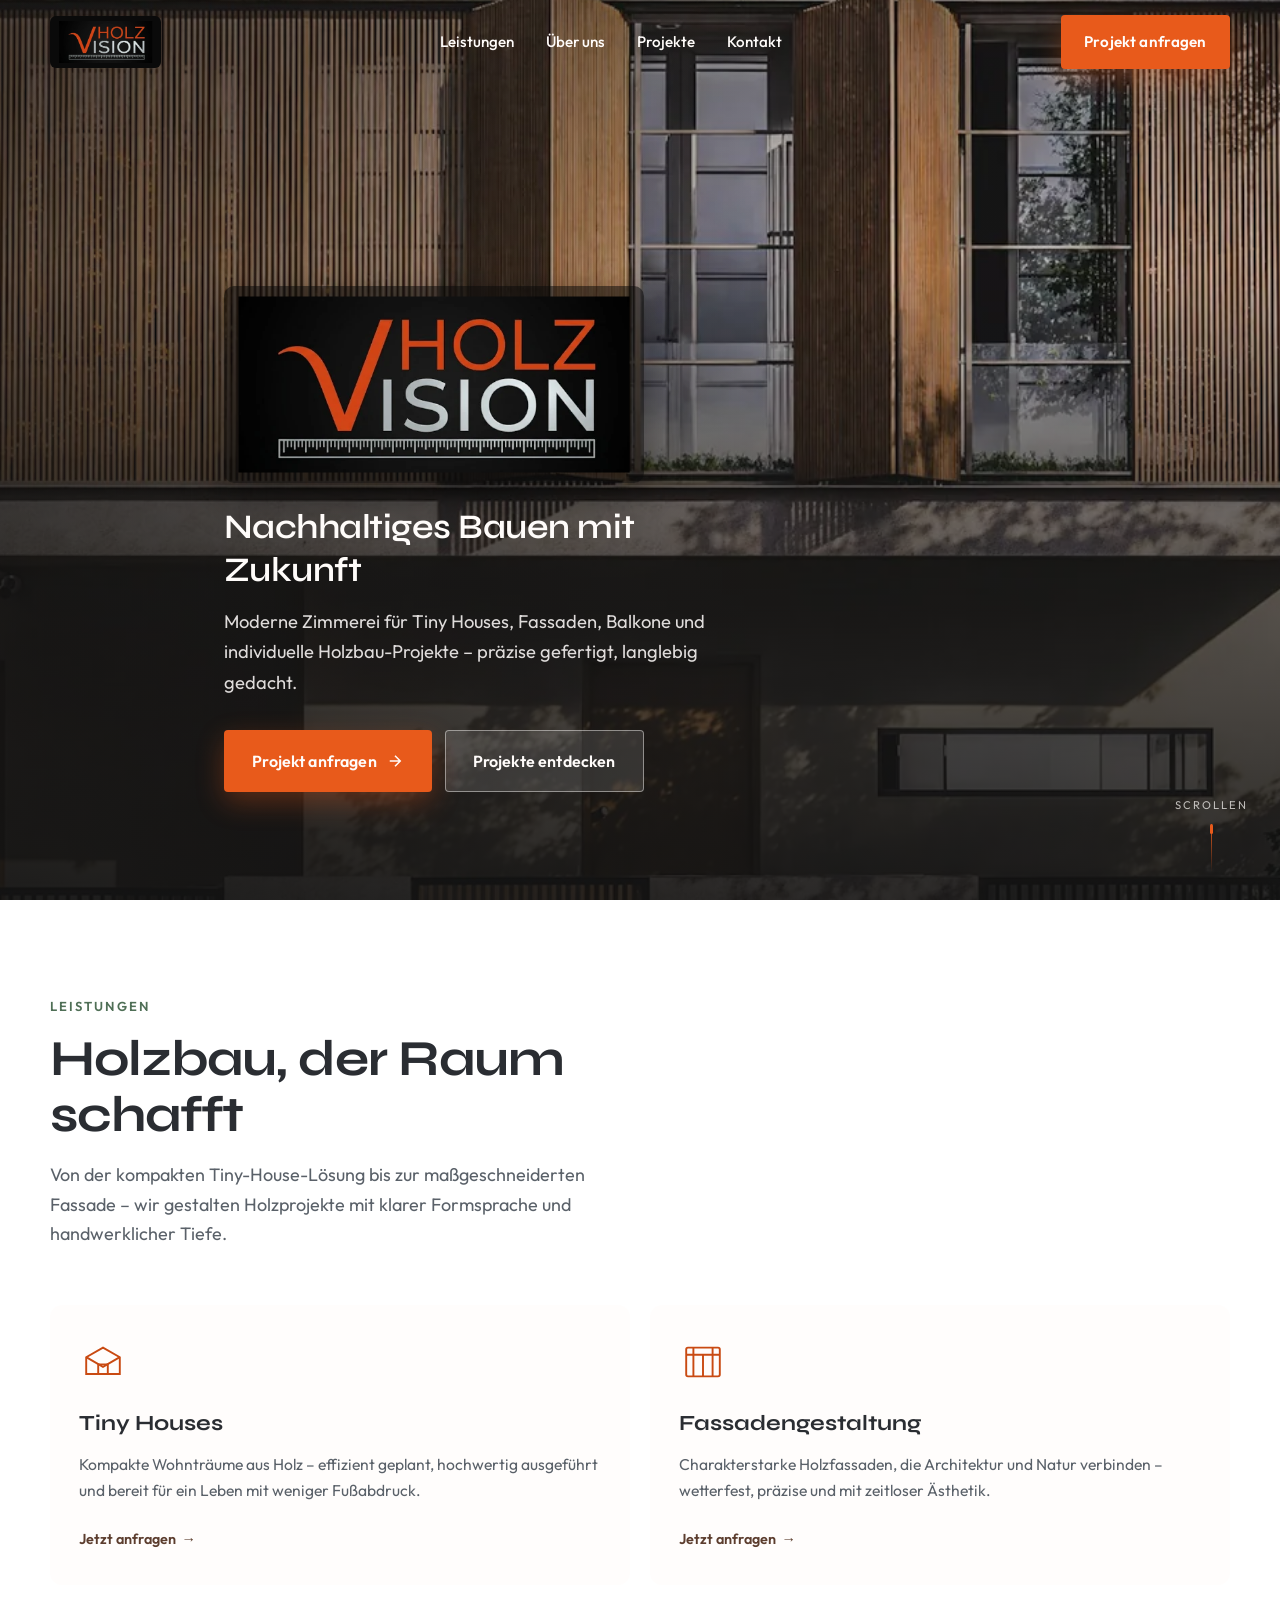
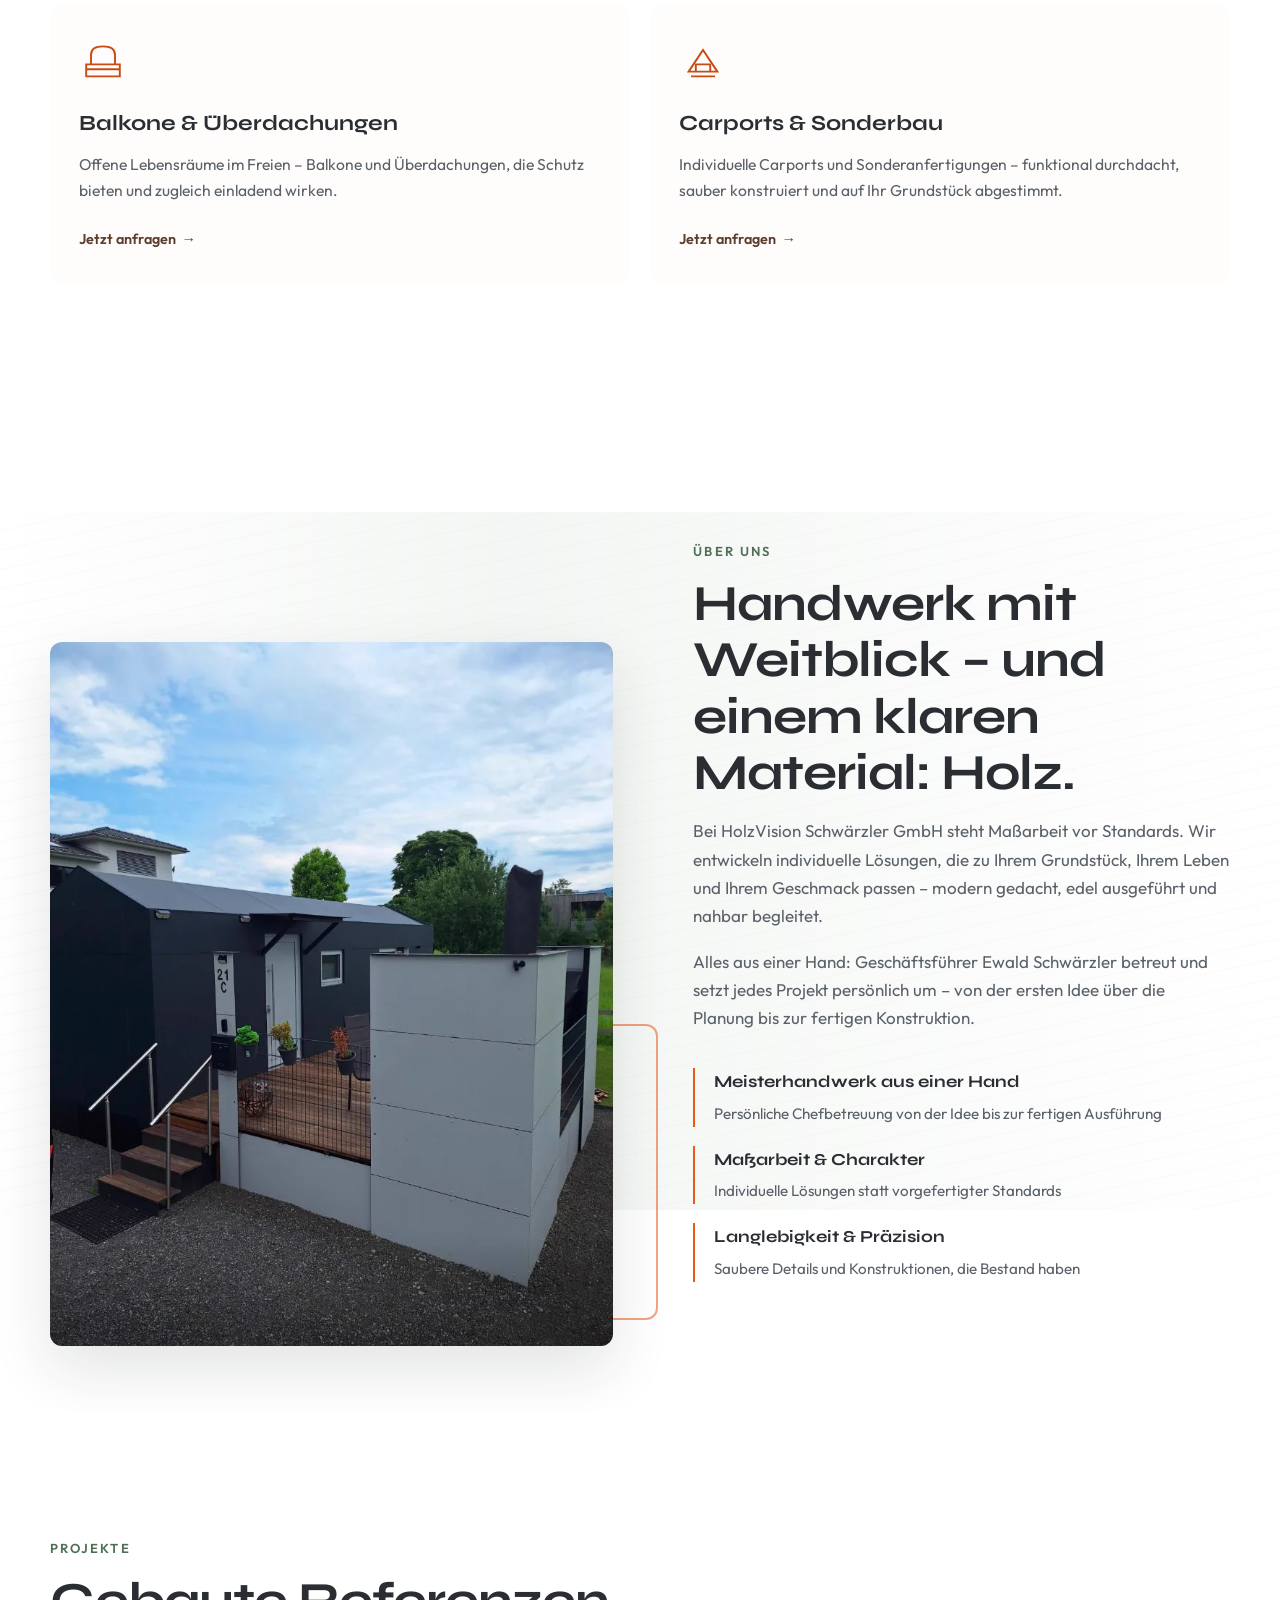
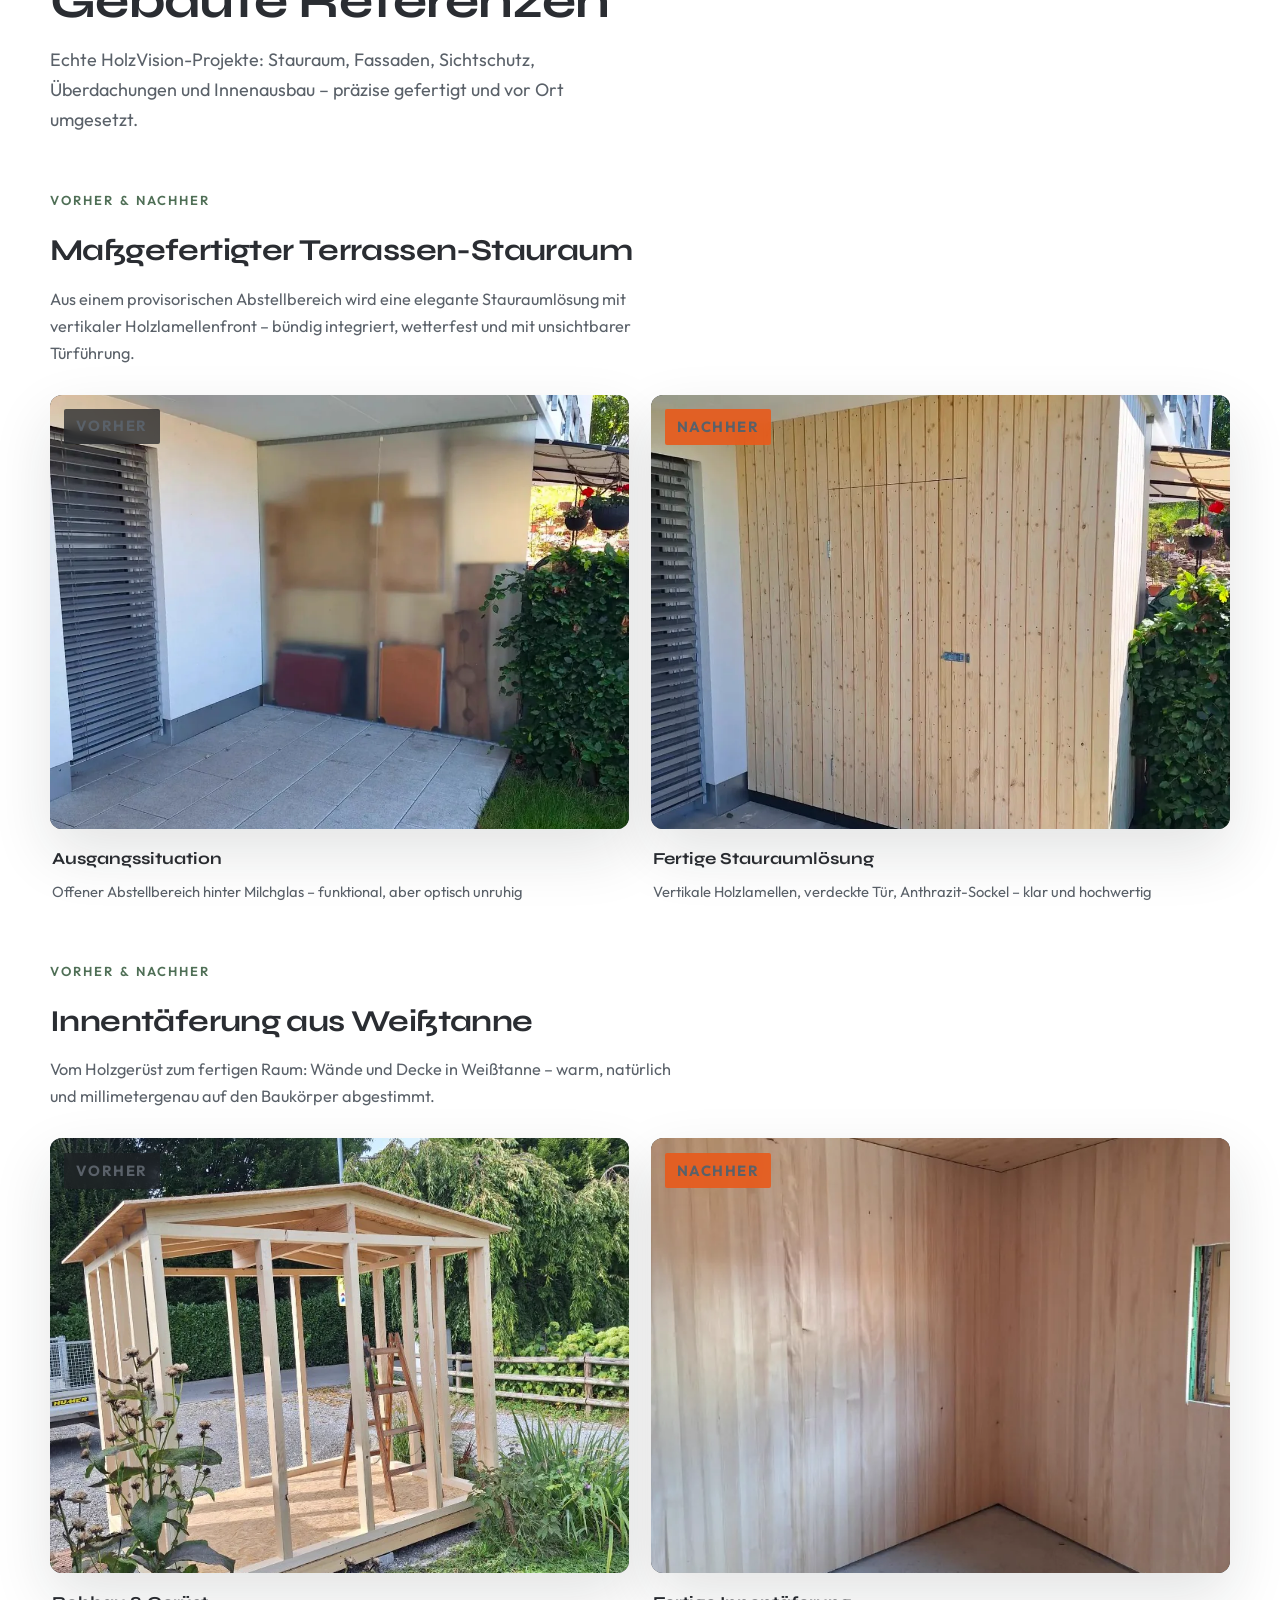
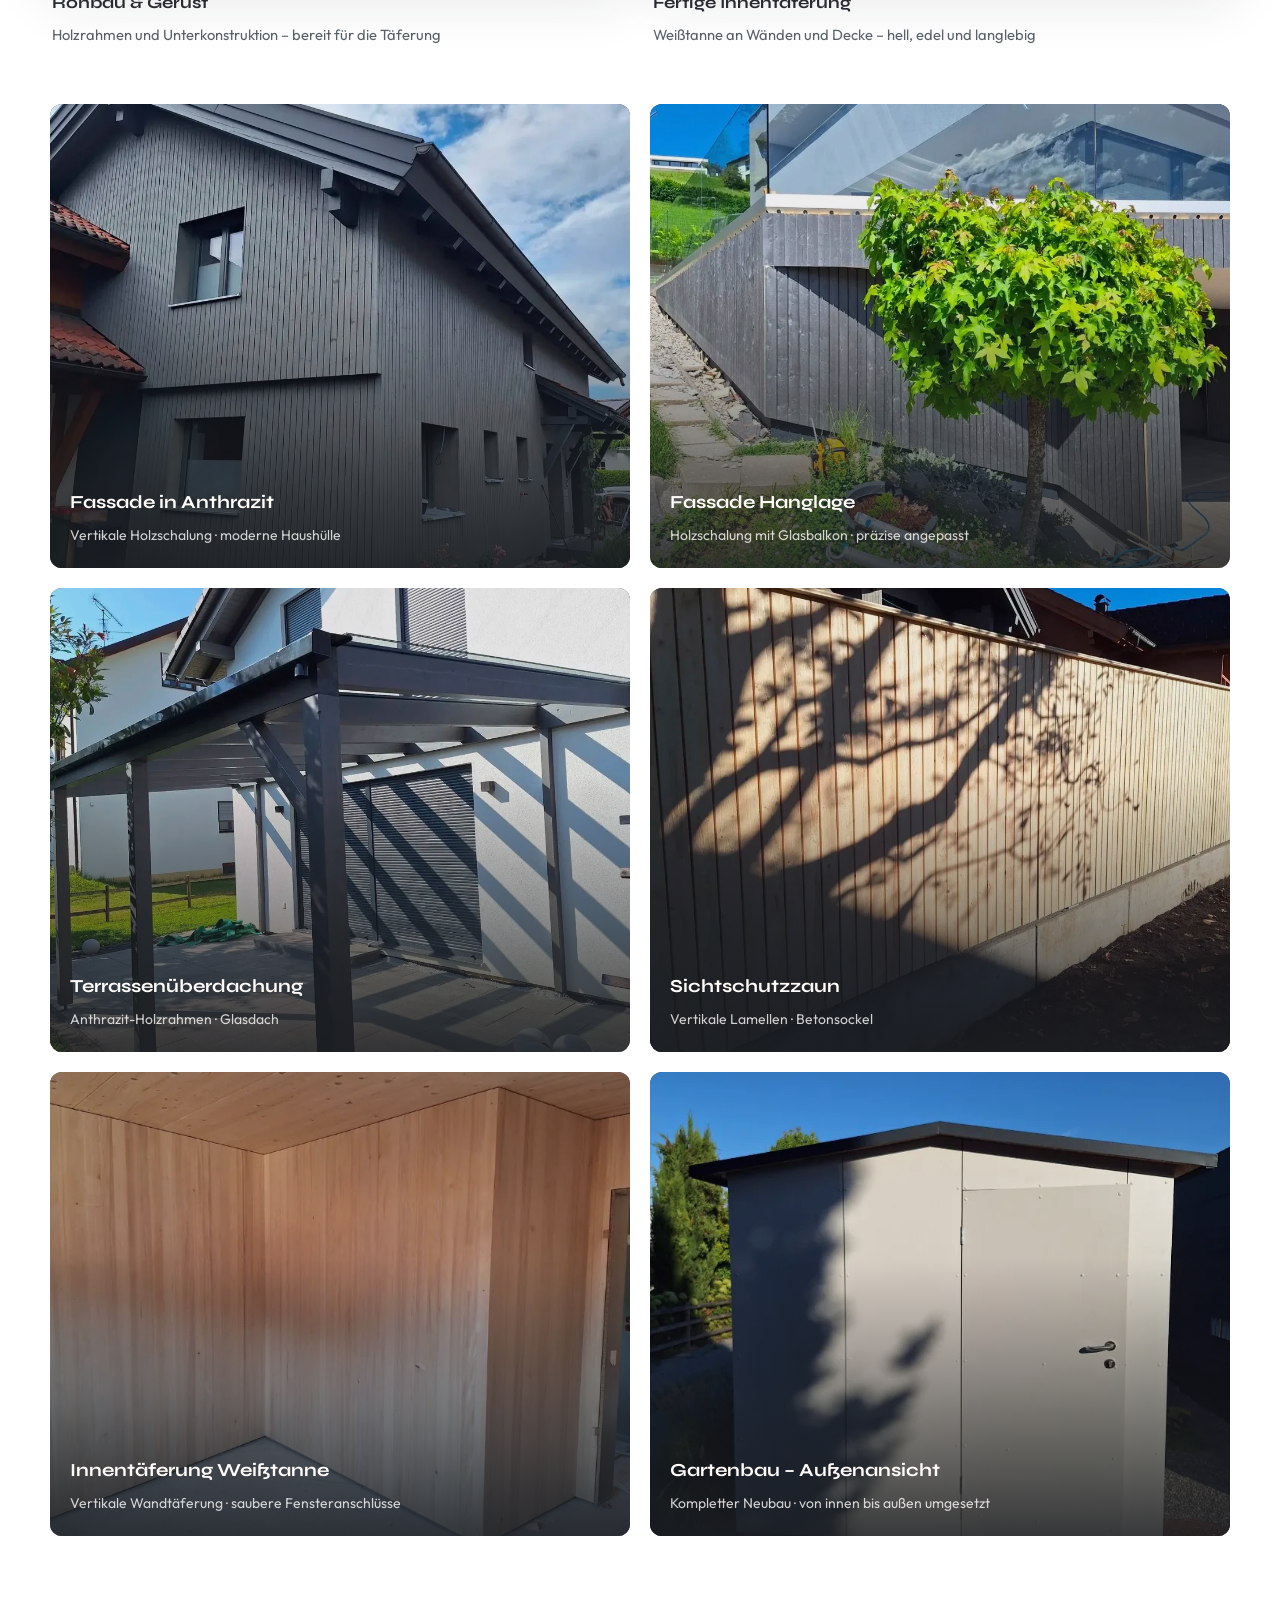
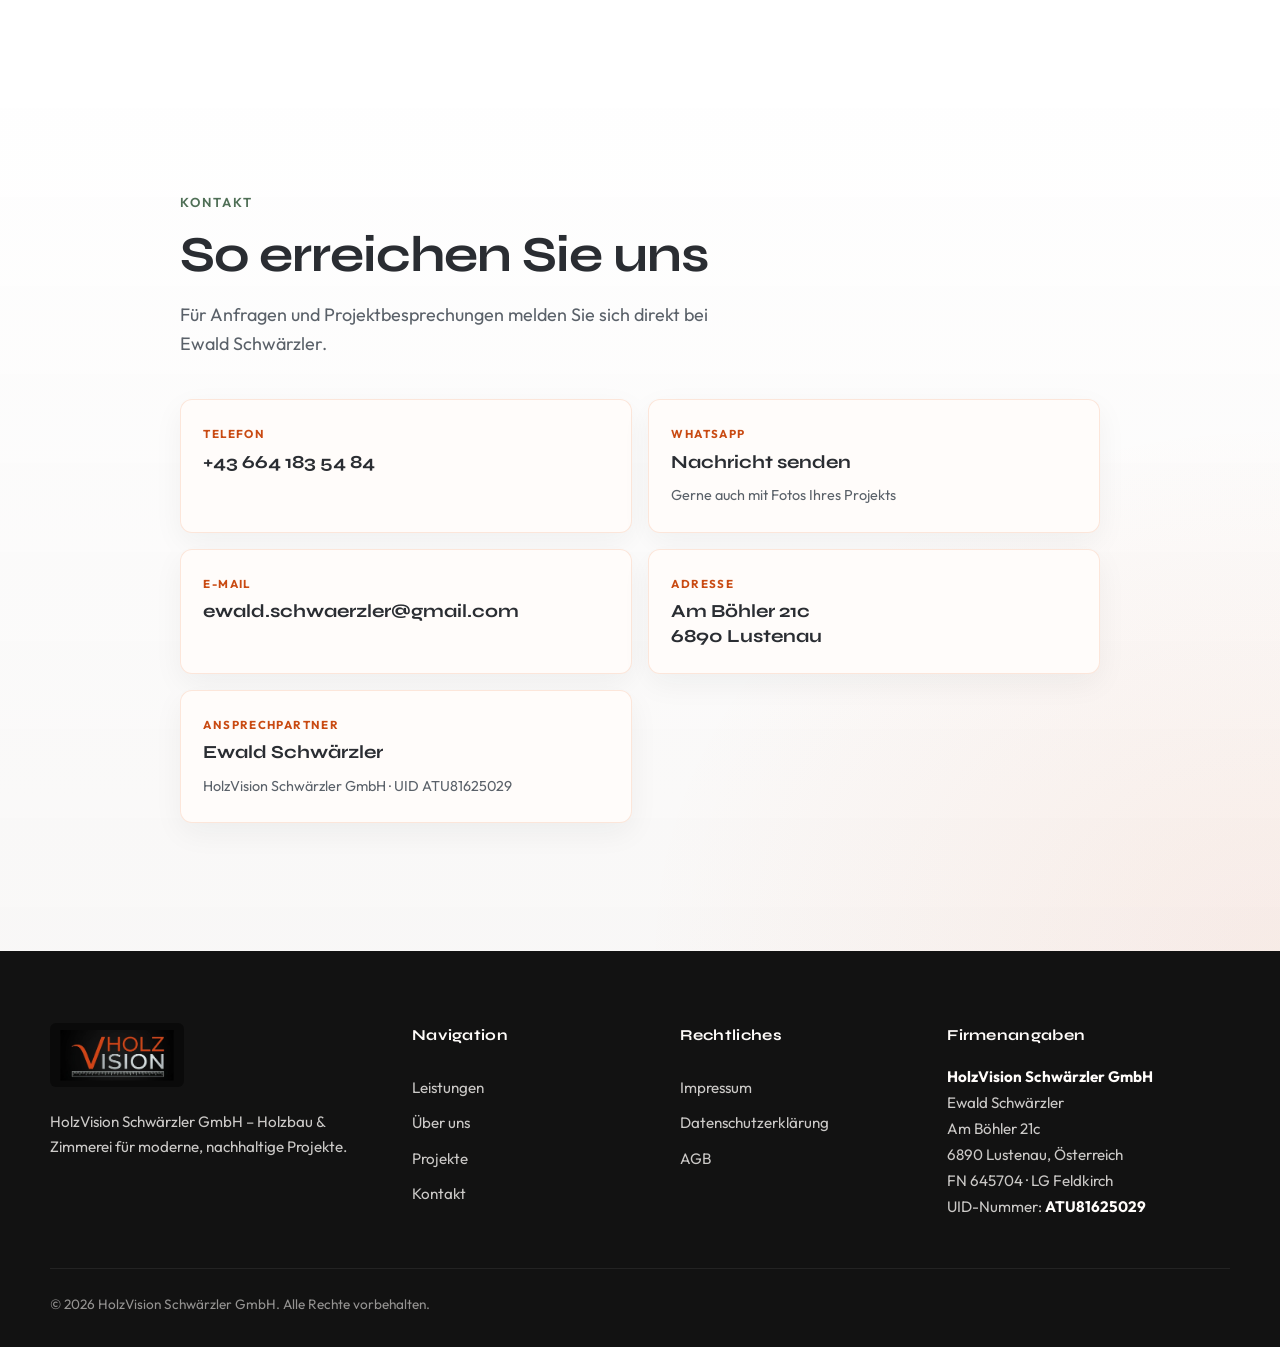
==== commit 77491253: "Neues Titelbild in hoher Auflösung - Lizenzfreies Unsplash-Foto (2048 px), lokal gespeichert - Eigen" ====
--- a/index.html
+++ b/index.html
@@ -19,8 +19,8 @@
   <meta property="og:image:width" content="1200">
   <meta property="og:image:height" content="630">
   <meta name="twitter:card" content="summary_large_image">
-  <link rel="preload" as="image" href="assets/projekte/06-fassade-hanglage.webp" media="(min-width: 700px)">
-  <link rel="preload" as="image" href="assets/projekte/03-fassade-anthrazit.webp" media="(max-width: 699px)">
+  <link rel="preload" as="image" href="assets/hero-desktop.webp" media="(min-width: 700px)">
+  <link rel="preload" as="image" href="assets/hero-mobile.webp" media="(max-width: 699px)">
   <link rel="stylesheet" href="css/fonts.css">
   <link rel="stylesheet" href="css/style.css">
   <script type="application/ld+json">
@@ -86,13 +86,13 @@
     <section id="start" class="hero">
       <div class="hero__media" data-parallax>
         <picture>
-          <source media="(max-width: 699px)" srcset="assets/projekte/03-fassade-anthrazit.webp">
+          <source media="(max-width: 699px)" srcset="assets/hero-mobile.webp">
           <img
-            src="assets/projekte/06-fassade-hanglage.webp"
-            alt="Von HolzVision umgesetzte Holzfassade in Anthrazit an einer Hanglage"
+            src="assets/hero-desktop.webp"
+            alt="Modernes Wohnhaus mit Fassadenelementen aus Holzlamellen"
             class="hero__img"
-            width="1024"
-            height="797"
+            width="2048"
+            height="1536"
             fetchpriority="high"
           >
         </picture>
--- a/css/style.css
+++ b/css/style.css
@@ -450,8 +450,8 @@
   position: absolute;
   inset: 0;
   background:
-    linear-gradient(180deg, rgba(28, 31, 35, 0.35) 0%, rgba(28, 31, 35, 0.15) 35%, rgba(28, 31, 35, 0.72) 100%),
-    linear-gradient(90deg, rgba(28, 31, 35, 0.45) 0%, transparent 55%);
+    linear-gradient(180deg, rgba(18, 18, 18, 0.35) 0%, rgba(18, 18, 18, 0.1) 30%, rgba(18, 18, 18, 0.55) 55%, rgba(18, 18, 18, 0.88) 100%),
+    linear-gradient(90deg, rgba(18, 18, 18, 0.55) 0%, transparent 60%);
 }
 
 .hero__content {
